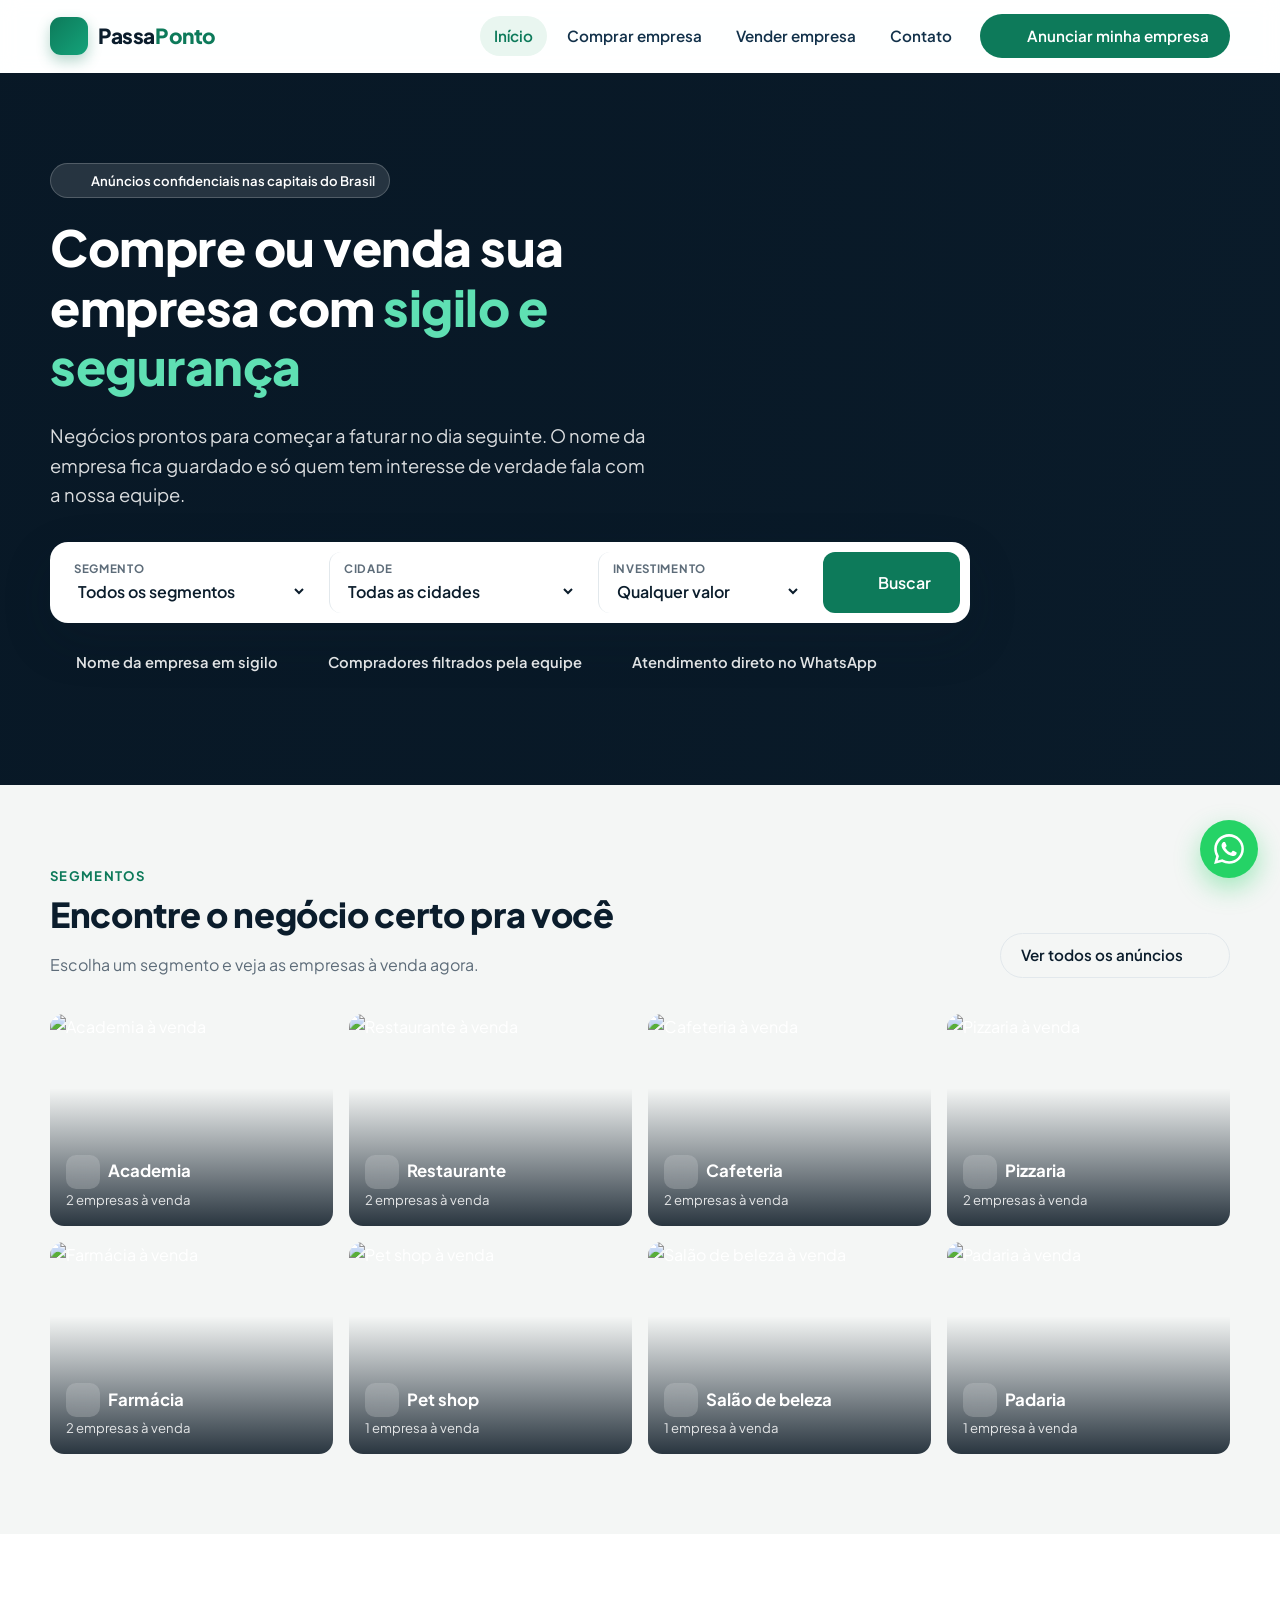
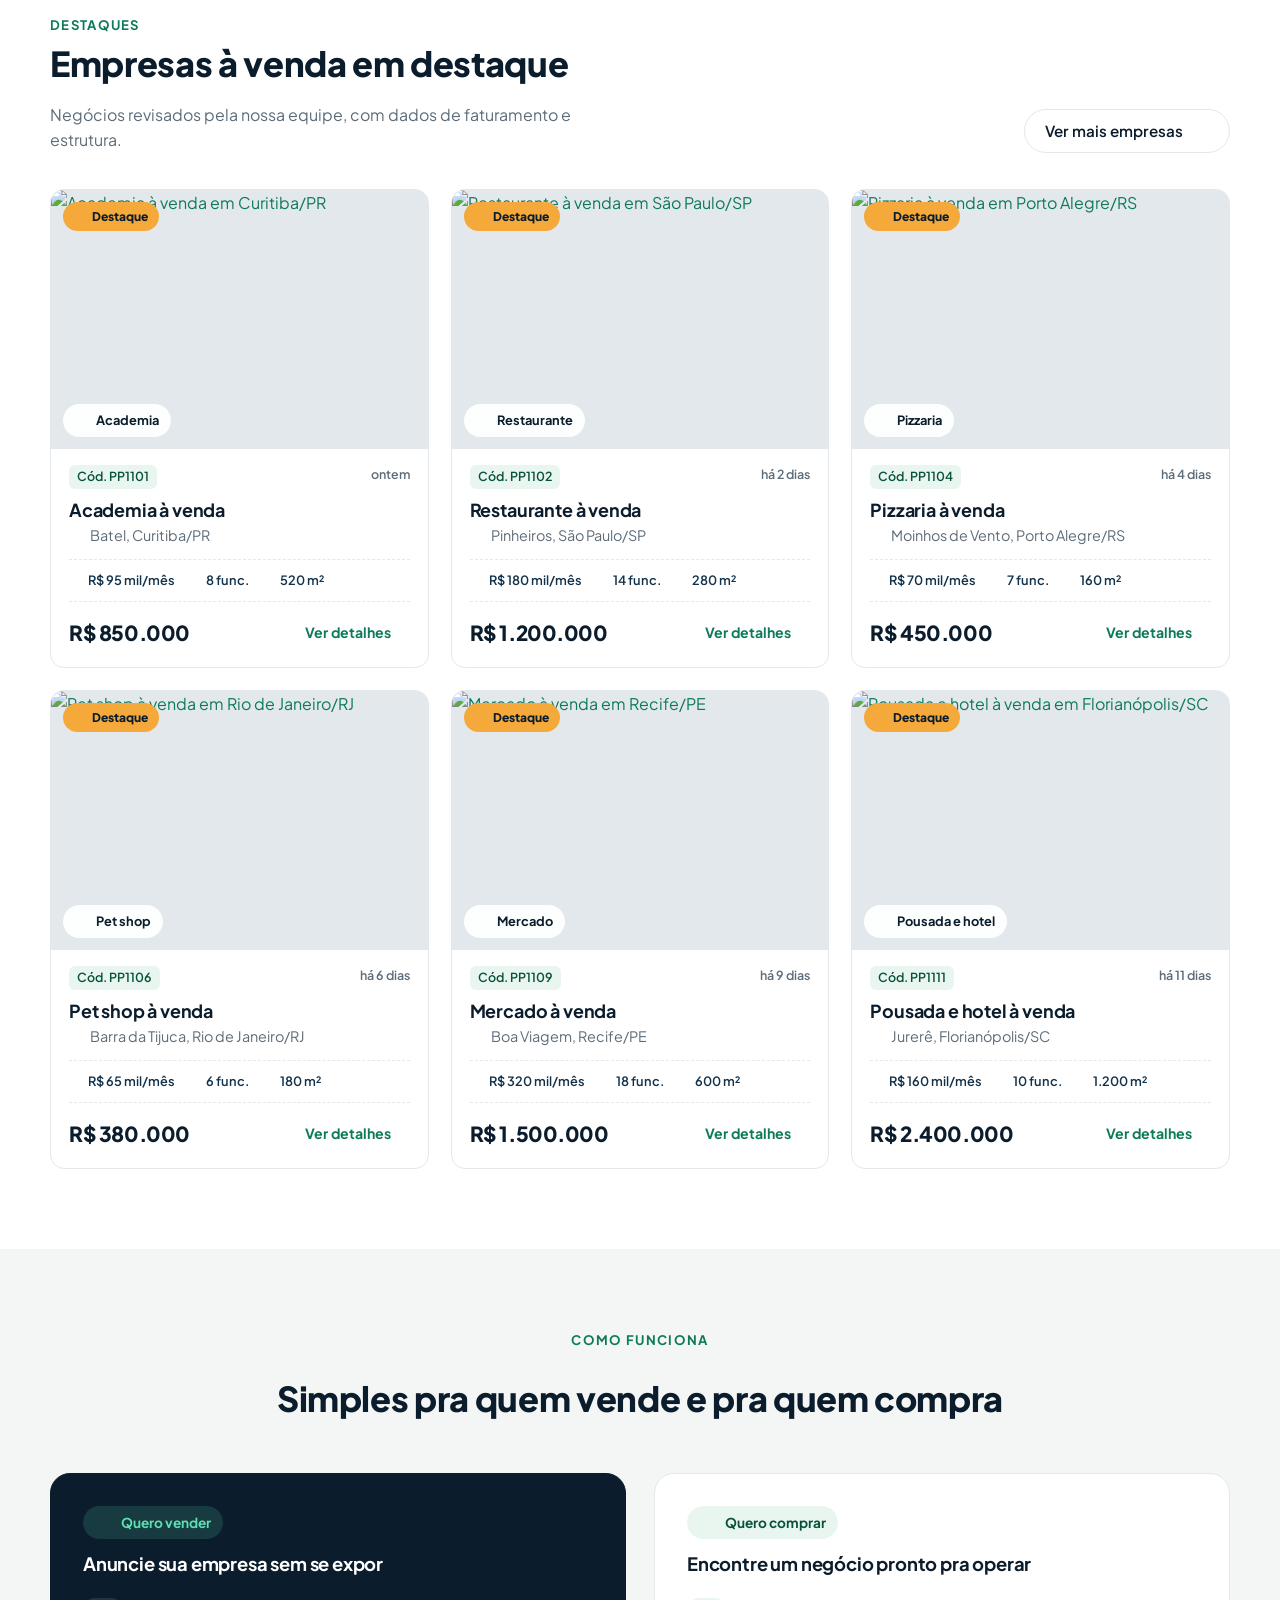
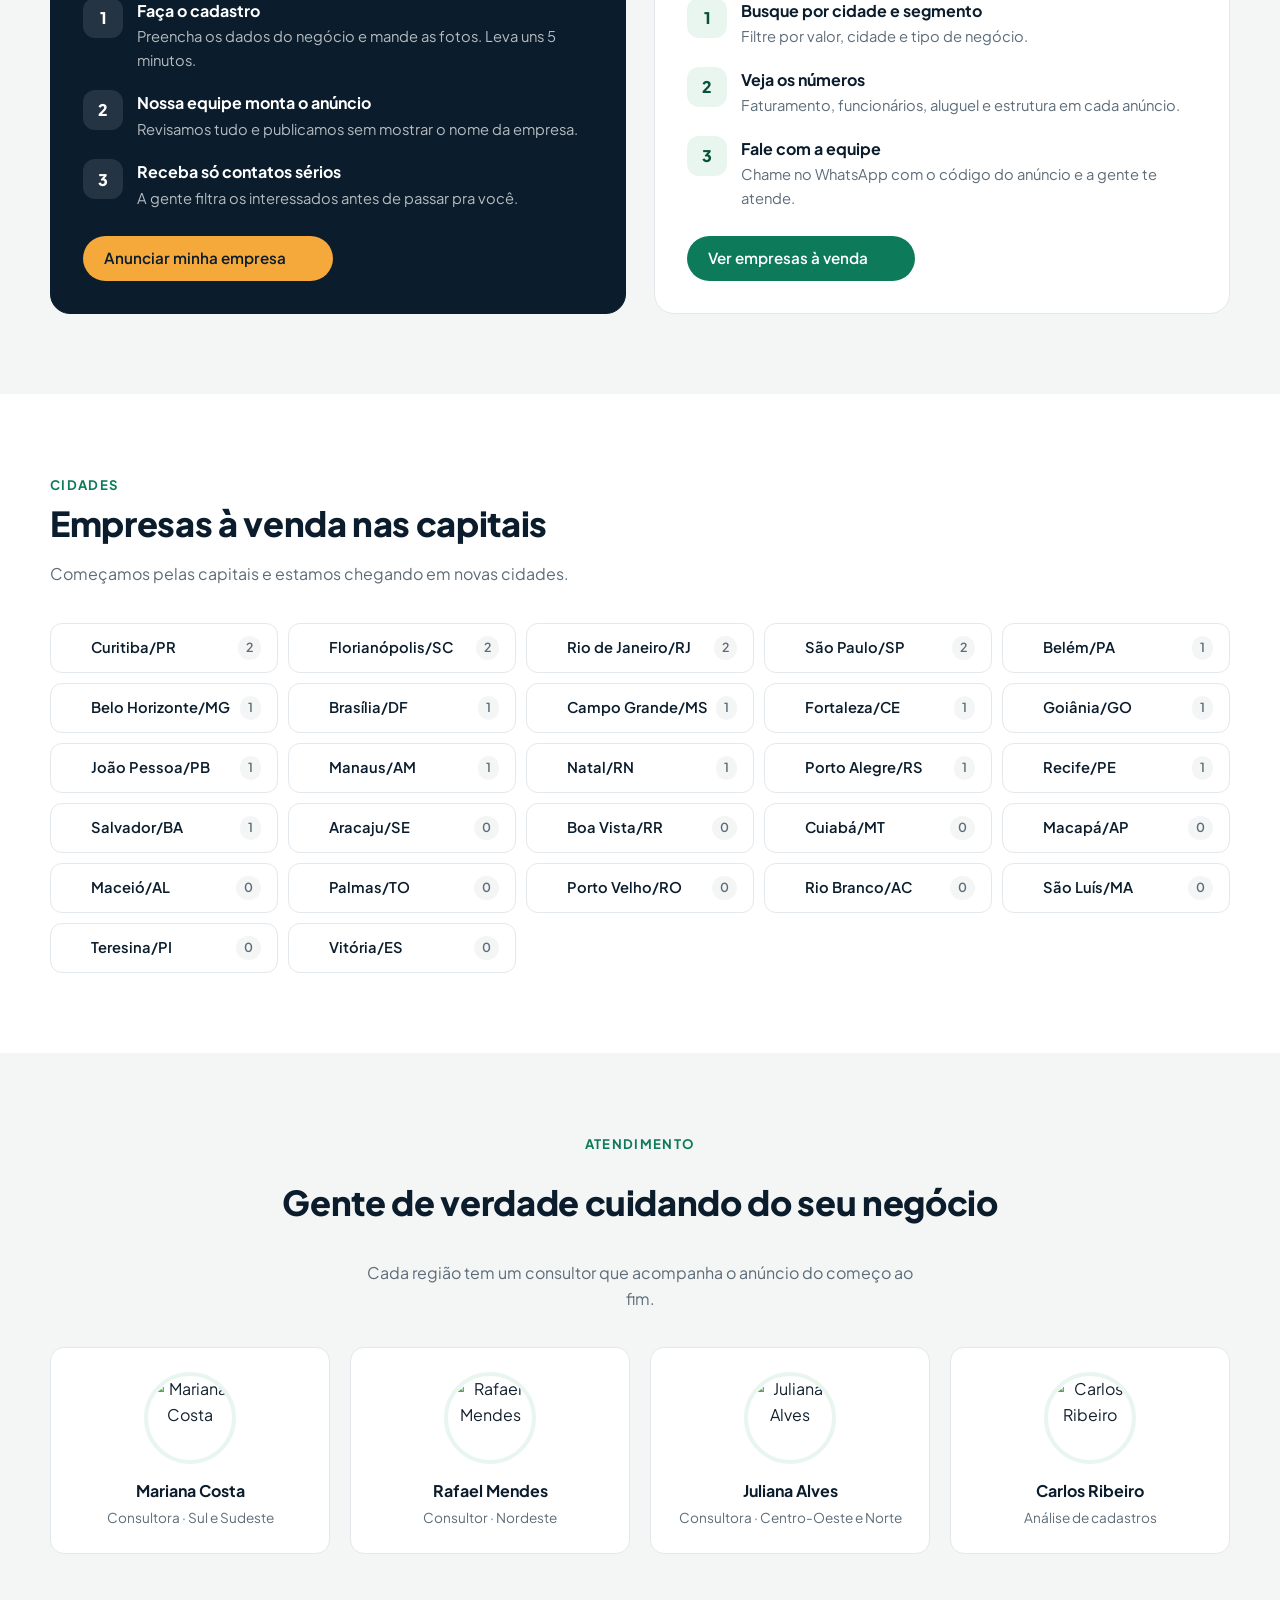
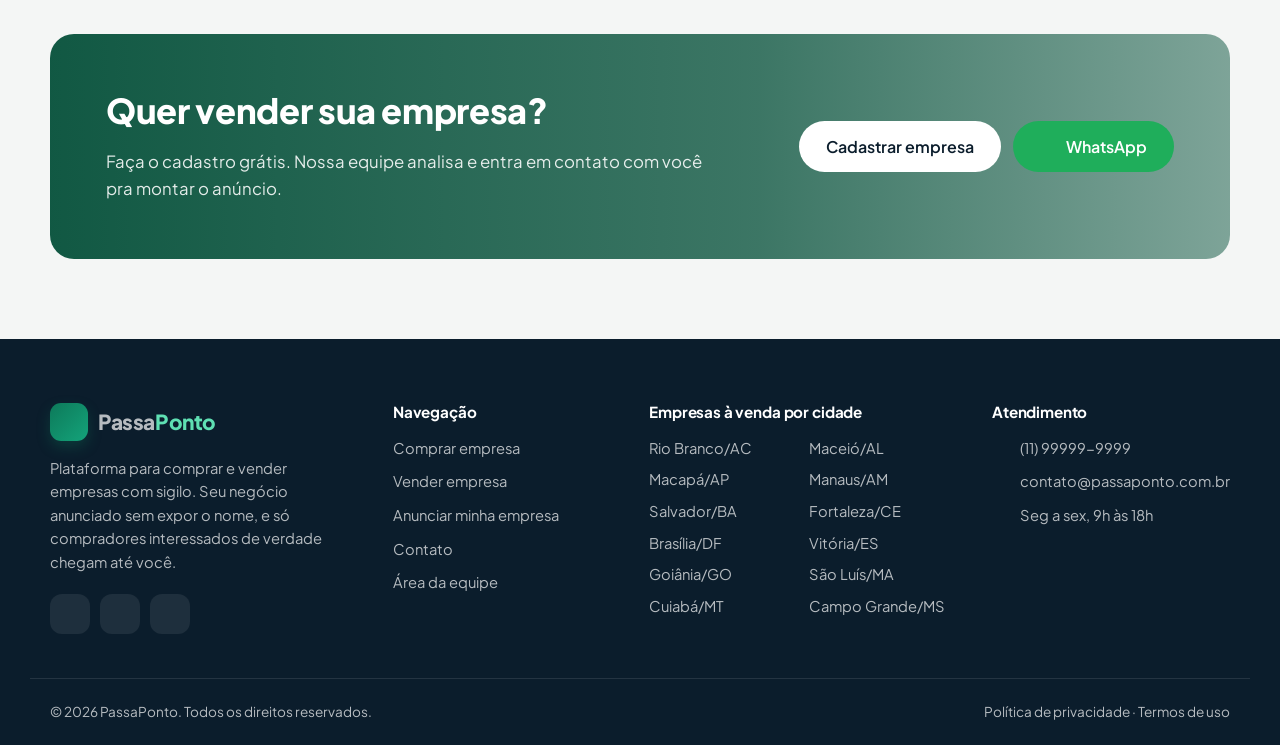
==== index.html @ e89e8253 "Front-end of the business-for-sale classifieds platform Public site: home, listings with filters and" ====
<!doctype html>
<html lang="pt-BR">
<head>
  <meta charset="utf-8">
  <meta name="viewport" content="width=device-width, initial-scale=1">
  <title>PassaPonto · Compra e venda de empresas com sigilo</title>
  <meta name="description" content="Compre ou venda sua empresa com sigilo. Anúncios de academias, restaurantes, farmácias, mercados e muito mais nas capitais do Brasil.">
  <meta name="robots" content="noindex, nofollow">
  <link rel="icon" href="/assets/img/favicon.svg" type="image/svg+xml">
  <link rel="preconnect" href="https://fonts.googleapis.com">
  <link rel="preconnect" href="https://fonts.gstatic.com" crossorigin>
  <link href="https://fonts.googleapis.com/css2?family=Plus+Jakarta+Sans:wght@400;500;600;700;800&display=swap" rel="stylesheet">
  <link rel="stylesheet" href="/assets/css/style.css">
  <script src="https://unpkg.com/lucide@0.460.0/dist/umd/lucide.min.js" defer></script>
</head>
<body data-page="home">
  <header id="site-header"></header>

  <main>
    <!-- HERO -->
    <section class="hero">
      <div class="hero-bg" id="hero-bg"></div>
      <div class="container hero-inner">
        <span class="eyebrow"><i data-lucide="shield-check"></i> Anúncios confidenciais nas capitais do Brasil</span>
        <h1>Compre ou venda sua empresa com <em>sigilo e segurança</em></h1>
        <p class="lead">Negócios prontos para começar a faturar no dia seguinte. O nome da empresa fica guardado e só quem tem interesse de verdade fala com a nossa equipe.</p>

        <form class="search-box" id="search-form" action="/comprar-empresa.html">
          <div class="sb-field">
            <label for="sb-seg">Segmento</label>
            <select id="sb-seg" name="segmento"><option value="">Todos os segmentos</option></select>
          </div>
          <div class="sb-field">
            <label for="sb-cidade">Cidade</label>
            <select id="sb-cidade" name="cidade"><option value="">Todas as cidades</option></select>
          </div>
          <div class="sb-field">
            <label for="sb-valor">Investimento</label>
            <select id="sb-valor" name="valor">
              <option value="">Qualquer valor</option>
              <option value="0-300000">Até R$ 300 mil</option>
              <option value="300000-700000">R$ 300 mil a R$ 700 mil</option>
              <option value="700000-1500000">R$ 700 mil a R$ 1,5 mi</option>
              <option value="1500000-">Acima de R$ 1,5 mi</option>
            </select>
          </div>
          <button class="btn btn-primary btn-lg" type="submit"><i data-lucide="search"></i> Buscar</button>
        </form>

        <div class="hero-trust">
          <span><i data-lucide="lock"></i> Nome da empresa em sigilo</span>
          <span><i data-lucide="user-check"></i> Compradores filtrados pela equipe</span>
          <span><i data-lucide="message-circle"></i> Atendimento direto no WhatsApp</span>
        </div>
      </div>
    </section>

    <!-- SEGMENTOS -->
    <section class="section">
      <div class="container">
        <div class="section-head">
          <div>
            <span class="kicker">Segmentos</span>
            <h2>Encontre o negócio certo pra você</h2>
            <p>Escolha um segmento e veja as empresas à venda agora.</p>
          </div>
          <a class="btn btn-outline" href="/comprar-empresa.html">Ver todos os anúncios <i data-lucide="arrow-right"></i></a>
        </div>
        <div class="seg-grid" id="seg-grid"></div>
      </div>
    </section>

    <!-- DESTAQUES -->
    <section class="section section-alt">
      <div class="container">
        <div class="section-head">
          <div>
            <span class="kicker">Destaques</span>
            <h2>Empresas à venda em destaque</h2>
            <p>Negócios revisados pela nossa equipe, com dados de faturamento e estrutura.</p>
          </div>
          <a class="btn btn-outline" href="/comprar-empresa.html">Ver mais empresas <i data-lucide="arrow-right"></i></a>
        </div>
        <div class="cards-grid" id="destaques"></div>
      </div>
    </section>

    <!-- COMO FUNCIONA -->
    <section class="section">
      <div class="container">
        <div class="section-head center">
          <span class="kicker">Como funciona</span>
          <h2>Simples pra quem vende e pra quem compra</h2>
        </div>
        <div class="how-grid">
          <div class="how-card dark">
            <span class="how-tag"><i data-lucide="store"></i> Quero vender</span>
            <h3>Anuncie sua empresa sem se expor</h3>
            <ol class="how-steps">
              <li><span class="n">1</span><div><strong>Faça o cadastro</strong><p>Preencha os dados do negócio e mande as fotos. Leva uns 5 minutos.</p></div></li>
              <li><span class="n">2</span><div><strong>Nossa equipe monta o anúncio</strong><p>Revisamos tudo e publicamos sem mostrar o nome da empresa.</p></div></li>
              <li><span class="n">3</span><div><strong>Receba só contatos sérios</strong><p>A gente filtra os interessados antes de passar pra você.</p></div></li>
            </ol>
            <a class="btn btn-accent" href="/cadastro.html">Anunciar minha empresa <i data-lucide="arrow-right"></i></a>
          </div>
          <div class="how-card">
            <span class="how-tag"><i data-lucide="search"></i> Quero comprar</span>
            <h3>Encontre um negócio pronto pra operar</h3>
            <ol class="how-steps">
              <li><span class="n">1</span><div><strong>Busque por cidade e segmento</strong><p>Filtre por valor, cidade e tipo de negócio.</p></div></li>
              <li><span class="n">2</span><div><strong>Veja os números</strong><p>Faturamento, funcionários, aluguel e estrutura em cada anúncio.</p></div></li>
              <li><span class="n">3</span><div><strong>Fale com a equipe</strong><p>Chame no WhatsApp com o código do anúncio e a gente te atende.</p></div></li>
            </ol>
            <a class="btn btn-primary" href="/comprar-empresa.html">Ver empresas à venda <i data-lucide="arrow-right"></i></a>
          </div>
        </div>
      </div>
    </section>

    <!-- CIDADES -->
    <section class="section section-alt">
      <div class="container">
        <div class="section-head">
          <div>
            <span class="kicker">Cidades</span>
            <h2>Empresas à venda nas capitais</h2>
            <p>Começamos pelas capitais e estamos chegando em novas cidades.</p>
          </div>
        </div>
        <div class="city-grid" id="city-grid"></div>
      </div>
    </section>

    <!-- EQUIPE -->
    <section class="section">
      <div class="container">
        <div class="section-head center">
          <span class="kicker">Atendimento</span>
          <h2>Gente de verdade cuidando do seu negócio</h2>
          <p>Cada região tem um consultor que acompanha o anúncio do começo ao fim.</p>
        </div>
        <div class="team-grid" id="team-grid"></div>
      </div>
    </section>

    <!-- CTA -->
    <section class="section" style="padding-top:0">
      <div class="container">
        <div class="cta-band">
          <div class="bg" id="cta-bg"></div>
          <div>
            <h2>Quer vender sua empresa?</h2>
            <p>Faça o cadastro grátis. Nossa equipe analisa e entra em contato com você pra montar o anúncio.</p>
          </div>
          <div class="actions">
            <a class="btn btn-white btn-lg" href="/cadastro.html">Cadastrar empresa</a>
            <a class="btn btn-wa btn-lg" id="cta-wa" target="_blank" rel="noopener"><i data-lucide="message-circle"></i> WhatsApp</a>
          </div>
        </div>
      </div>
    </section>
  </main>

  <footer id="site-footer"></footer>

  <script src="/assets/js/data.js"></script>
  <script src="/assets/js/app.js"></script>
  <script>
    (function () {
      const { Store, SEGMENTOS, IMAGENS, EQUIPE, photoUrl, esc } = PP;
      const anuncios = Store.anuncios();

      document.getElementById('hero-bg').style.backgroundImage = 'url(' + photoUrl(IMAGENS.heroHome, 1800) + ')';
      document.getElementById('cta-bg').style.backgroundImage = 'url(' + photoUrl(IMAGENS.ctaVender, 1400) + ')';
      document.getElementById('cta-wa').href = PP.whatsappUrl('Olá! Quero vender minha empresa.');

      // search selects
      const sSeg = document.getElementById('sb-seg');
      SEGMENTOS.forEach(s => sSeg.insertAdjacentHTML('beforeend', '<option value="' + s.slug + '">' + esc(s.nome) + '</option>'));
      const sCid = document.getElementById('sb-cidade');
      Store.cidades(true).slice().sort((a, b) => a.nome.localeCompare(b.nome))
        .forEach(c => sCid.insertAdjacentHTML('beforeend', '<option value="' + c.slug + '">' + esc(c.nome) + '/' + c.uf + '</option>'));
      document.getElementById('search-form').addEventListener('submit', e => {
        e.preventDefault();
        const p = new URLSearchParams();
        const f = new FormData(e.target);
        for (const [k, v] of f) if (v) {
          if (k === 'valor') { const [mn, mx] = v.split('-'); if (mn) p.set('min', mn); if (mx) p.set('max', mx); }
          else p.set(k, v);
        }
        location.href = '/comprar-empresa.html' + (p.toString() ? '?' + p : '');
      });

      // segment tiles (top 8 by count)
      const count = slug => anuncios.filter(a => a.segmento === slug).length;
      const segs = SEGMENTOS.filter(s => s.slug !== 'outros').map(s => ({ s, n: count(s.slug) }))
        .sort((a, b) => b.n - a.n).slice(0, 8);
      document.getElementById('seg-grid').innerHTML = segs.map(({ s, n }) =>
        '<a class="seg-tile" href="' + PP.segmentoUrl(s.slug) + '">' +
          '<img src="' + photoUrl(s.fotos[0], 600) + '" alt="' + esc(s.nome) + ' à venda" loading="lazy">' +
          '<div><strong><span class="seg-icon">' + PP.ic(s.icon) + '</span>' + esc(s.nome) + '</strong>' +
          '<small>' + n + (n === 1 ? ' empresa à venda' : ' empresas à venda') + '</small></div></a>').join('');

      // featured
      const dest = anuncios.filter(a => a.destaque).concat(anuncios.filter(a => !a.destaque)).slice(0, 6);
      document.getElementById('destaques').innerHTML = dest.map(PP.card).join('');

      // cities
      document.getElementById('city-grid').innerHTML = Store.cidades(true)
        .map(c => ({ c, n: anuncios.filter(a => a.cidade === c.slug).length }))
        .sort((a, b) => b.n - a.n || a.c.nome.localeCompare(b.c.nome))
        .map(({ c, n }) => '<a class="city-chip" href="' + PP.cidadeUrl(c.slug) + '"><span>' + PP.ic('map-pin') + esc(c.nome) + '/' + c.uf + '</span><em>' + n + '</em></a>').join('');

      // team
      document.getElementById('team-grid').innerHTML = EQUIPE.map(p =>
        '<div class="team-card"><img src="' + photoUrl(p.foto, 240) + '" alt="' + esc(p.nome) + '" loading="lazy"><strong>' + esc(p.nome) + '</strong><span>' + esc(p.cargo) + '</span></div>').join('');

      PP.icons();
    })();
  </script>
</body>
</html>
---- assets/css/style.css ----
/* ==========================================================================
   PassaPonto · base styles (public site + área interna)
   Colors and fonts live in :root so the client's brand can be swapped fast.
   ========================================================================== */

:root {
  --brand: #0d7a5a;
  --brand-600: #0a674b;
  --brand-700: #08523c;
  --brand-50: #e9f6f0;
  --brand-100: #cdeadc;
  --ink: #0b1d2c;
  --ink-2: #12314a;
  --accent: #f4a93a;
  --accent-50: #fff4e2;
  --bg: #f4f6f5;
  --surface: #ffffff;
  --text: #13222f;
  --muted: #5d6c79;
  --line: #e2e8ec;
  --danger: #d64545;
  --danger-50: #fdeeee;
  --info: #2f6fdb;
  --info-50: #eaf1fd;
  --warn: #b7791f;
  --warn-50: #fdf5e6;
  --radius: 14px;
  --radius-sm: 10px;
  --shadow-sm: 0 1px 2px rgba(11, 29, 44, .06), 0 1px 3px rgba(11, 29, 44, .06);
  --shadow: 0 6px 24px rgba(11, 29, 44, .08);
  --shadow-lg: 0 18px 50px rgba(11, 29, 44, .16);
  --font: 'Plus Jakarta Sans', system-ui, -apple-system, 'Segoe UI', Roboto, sans-serif;
  --header-h: 72px;
}

*, *::before, *::after { box-sizing: border-box; }
html { scroll-behavior: smooth; -webkit-text-size-adjust: 100%; }
body {
  margin: 0; font-family: var(--font); color: var(--text); background: var(--bg);
  font-size: 16px; line-height: 1.6; -webkit-font-smoothing: antialiased;
}
img { max-width: 100%; display: block; }
a { color: var(--brand); text-decoration: none; }
a:hover { color: var(--brand-600); }
h1, h2, h3, h4 { line-height: 1.2; margin: 0 0 .5em; color: var(--ink); letter-spacing: -.01em; }
h1 { font-size: clamp(2rem, 4.2vw, 3.1rem); font-weight: 800; }
h2 { font-size: clamp(1.55rem, 2.8vw, 2.15rem); font-weight: 800; }
h3 { font-size: 1.15rem; font-weight: 700; }
p { margin: 0 0 1em; }
[data-lucide], svg.lucide { width: 18px; height: 18px; stroke-width: 2; flex-shrink: 0; }
.container { width: 100%; max-width: 1220px; margin: 0 auto; padding-left: 20px; padding-right: 20px; }
.sr-only { position: absolute; width: 1px; height: 1px; overflow: hidden; clip: rect(0 0 0 0); white-space: nowrap; }
.muted { color: var(--muted); }
.hidden { display: none !important; }

/* ---------- buttons ---------- */
.btn {
  display: inline-flex; align-items: center; justify-content: center; gap: 8px;
  padding: 12px 20px; border-radius: 999px; border: 1.5px solid transparent;
  font: 600 .95rem/1.2 var(--font); cursor: pointer; transition: all .18s ease; white-space: nowrap;
}
.btn-primary { background: var(--brand); color: #fff; }
.btn-primary:hover { background: var(--brand-600); color: #fff; transform: translateY(-1px); box-shadow: 0 8px 20px rgba(13, 122, 90, .28); }
.btn-accent { background: var(--accent); color: var(--ink); }
.btn-accent:hover { background: #eb9a22; color: var(--ink); transform: translateY(-1px); }
.btn-outline { background: transparent; border-color: var(--line); color: var(--ink); }
.btn-outline:hover { border-color: var(--brand); color: var(--brand); }
.btn-ghost { background: transparent; color: var(--muted); padding: 10px 14px; }
.btn-ghost:hover { color: var(--ink); background: rgba(11, 29, 44, .05); }
.btn-white { background: #fff; color: var(--ink); }
.btn-white:hover { background: var(--brand-50); color: var(--brand-700); }
.btn-wa { background: #1fae5b; color: #fff; }
.btn-wa:hover { background: #179a4f; color: #fff; transform: translateY(-1px); box-shadow: 0 8px 20px rgba(31, 174, 91, .3); }
.btn-danger { background: var(--danger-50); color: var(--danger); }
.btn-danger:hover { background: var(--danger); color: #fff; }
.btn-lg { padding: 15px 26px; font-size: 1rem; }
.btn-sm { padding: 8px 14px; font-size: .85rem; }
.btn-block { width: 100%; }
.btn:disabled { opacity: .55; cursor: not-allowed; transform: none !important; box-shadow: none !important; }

/* ---------- forms ---------- */
.field { display: flex; flex-direction: column; gap: 6px; margin-bottom: 16px; }
.field label, .label { font-weight: 600; font-size: .9rem; color: var(--ink); }
.field small, .hint { color: var(--muted); font-size: .8rem; }
.input, .select, .textarea {
  width: 100%; padding: 12px 14px; border: 1.5px solid var(--line); border-radius: var(--radius-sm);
  font: 500 .95rem var(--font); color: var(--text); background: #fff; transition: border-color .15s, box-shadow .15s;
}
.textarea { min-height: 120px; resize: vertical; line-height: 1.5; }
.select { appearance: none; background-image: url("data:image/svg+xml,%3Csvg xmlns='http://www.w3.org/2000/svg' width='16' height='16' fill='none' stroke='%235d6c79' stroke-width='2' viewBox='0 0 24 24'%3E%3Cpath d='m6 9 6 6 6-6'/%3E%3C/svg%3E"); background-repeat: no-repeat; background-position: right 12px center; padding-right: 38px; }
.input:focus, .select:focus, .textarea:focus { outline: none; border-color: var(--brand); box-shadow: 0 0 0 4px rgba(13, 122, 90, .12); }
.field.invalid .input, .field.invalid .select, .field.invalid .textarea { border-color: var(--danger); box-shadow: 0 0 0 4px rgba(214, 69, 69, .1); }
.field .error { display: none; color: var(--danger); font-size: .8rem; font-weight: 600; }
.field.invalid .error { display: block; }
.grid-2 { display: grid; grid-template-columns: 1fr 1fr; gap: 0 16px; }
.grid-3 { display: grid; grid-template-columns: repeat(3, 1fr); gap: 0 16px; }
.choice-group { display: flex; gap: 8px; flex-wrap: wrap; }
.choice { position: relative; }
.choice input { position: absolute; opacity: 0; pointer-events: none; }
.choice span { display: inline-flex; align-items: center; gap: 6px; padding: 9px 16px; border: 1.5px solid var(--line); border-radius: 999px; font-weight: 600; font-size: .9rem; cursor: pointer; background: #fff; transition: all .15s; }
.choice input:checked + span { border-color: var(--brand); background: var(--brand-50); color: var(--brand-700); }
.choice input:focus-visible + span { box-shadow: 0 0 0 4px rgba(13, 122, 90, .15); }
.check { display: flex; gap: 10px; align-items: flex-start; font-size: .9rem; cursor: pointer; }
.check input { width: 18px; height: 18px; margin-top: 3px; accent-color: var(--brand); flex-shrink: 0; }

/* ---------- header ---------- */
.site-header { position: sticky; top: 0; z-index: 50; background: rgba(255, 255, 255, .92); backdrop-filter: saturate(160%) blur(10px); border-bottom: 1px solid transparent; transition: border-color .2s, box-shadow .2s; }
.site-header.scrolled { border-color: var(--line); box-shadow: var(--shadow-sm); }
.header-inner { display: flex; align-items: center; justify-content: space-between; height: var(--header-h); gap: 20px; }
.logo { display: inline-flex; align-items: center; gap: 10px; color: var(--ink); font-weight: 800; font-size: 1.3rem; letter-spacing: -.02em; }
.logo:hover { color: var(--ink); }
.logo-mark { width: 38px; height: 38px; border-radius: 11px; background: linear-gradient(135deg, var(--brand), #14a37a); color: #fff; display: grid; place-items: center; box-shadow: 0 6px 14px rgba(13, 122, 90, .3); }
.logo-mark [data-lucide], .logo-mark svg { width: 21px; height: 21px; }
.logo-text b { color: var(--brand); font-weight: 800; }
.logo-light, .logo-light:hover { color: #fff; }
.logo-light .logo-text b { color: #5fe0b3; }
.main-nav { display: flex; align-items: center; gap: 6px; }
.main-nav > a:not(.btn) { padding: 8px 14px; border-radius: 999px; color: var(--ink-2); font-weight: 600; font-size: .95rem; }
.main-nav > a:not(.btn):hover { background: var(--brand-50); color: var(--brand-700); }
.main-nav > a.active { color: var(--brand); background: var(--brand-50); }
.nav-cta { margin-left: 8px; }
.nav-toggle { display: none; background: none; border: 0; padding: 8px; cursor: pointer; color: var(--ink); }
.nav-toggle [data-lucide], .nav-toggle svg { width: 26px; height: 26px; }

/* ---------- hero ---------- */
.hero { position: relative; color: #fff; overflow: hidden; background: var(--ink); }
.hero-bg { position: absolute; inset: 0; background-size: cover; background-position: center; }
.hero-bg::after { content: ''; position: absolute; inset: 0; background: linear-gradient(100deg, rgba(8, 24, 38, .94) 0%, rgba(8, 24, 38, .82) 45%, rgba(8, 24, 38, .35) 100%); }
.hero-inner { position: relative; padding: 90px 20px 110px; }
.hero h1 { color: #fff; max-width: 720px; }
.hero h1 em { font-style: normal; color: #5fe0b3; }
.hero .lead { font-size: 1.15rem; color: rgba(255, 255, 255, .85); max-width: 600px; margin-bottom: 32px; }
.eyebrow { display: inline-flex; align-items: center; gap: 8px; padding: 6px 14px; border-radius: 999px; background: rgba(255, 255, 255, .12); border: 1px solid rgba(255, 255, 255, .2); font-size: .82rem; font-weight: 600; margin-bottom: 20px; color: #fff; }
.eyebrow.dark { background: var(--brand-50); border-color: var(--brand-100); color: var(--brand-700); }
.search-box { background: #fff; border-radius: 18px; padding: 10px; display: grid; grid-template-columns: 1.2fr 1.2fr 1fr auto; gap: 8px; max-width: 920px; box-shadow: var(--shadow-lg); }
.search-box .sb-field { display: flex; flex-direction: column; padding: 8px 14px; border-radius: 12px; transition: background .15s; }
.search-box .sb-field:hover { background: var(--bg); }
.search-box .sb-field + .sb-field { border-left: 1px solid var(--line); }
.search-box label { font-size: .72rem; font-weight: 700; color: var(--muted); text-transform: uppercase; letter-spacing: .06em; }
.search-box select { border: 0; background: transparent; font: 600 1rem var(--font); color: var(--ink); padding: 2px 0; cursor: pointer; outline: none; width: 100%; }
.search-box .btn { border-radius: 12px; padding: 0 28px; }
.hero-trust { display: flex; gap: 24px; flex-wrap: wrap; margin-top: 28px; color: rgba(255, 255, 255, .88); font-weight: 600; font-size: .92rem; }
.hero-trust span { display: inline-flex; align-items: center; gap: 8px; }
.hero-trust [data-lucide], .hero-trust svg { color: #5fe0b3; }

/* ---------- sections ---------- */
.section { padding: 80px 0; }
.section-alt { background: var(--surface); }
.section-head { display: flex; justify-content: space-between; align-items: flex-end; gap: 20px; margin-bottom: 36px; flex-wrap: wrap; }
.section-head p { color: var(--muted); margin: 0; max-width: 560px; }
.section-head.center { flex-direction: column; align-items: center; text-align: center; }
.kicker { color: var(--brand); font-weight: 700; font-size: .82rem; text-transform: uppercase; letter-spacing: .1em; margin-bottom: 8px; display: block; }

/* segment tiles */
.seg-grid { display: grid; grid-template-columns: repeat(4, 1fr); gap: 16px; }
.seg-tile { position: relative; border-radius: var(--radius); overflow: hidden; aspect-ratio: 4/3; color: #fff; display: flex; align-items: flex-end; padding: 16px; isolation: isolate; }
.seg-tile img { position: absolute; inset: 0; width: 100%; height: 100%; object-fit: cover; z-index: -2; transition: transform .5s ease; }
.seg-tile::after { content: ''; position: absolute; inset: 0; background: linear-gradient(180deg, rgba(0, 0, 0, 0) 35%, rgba(6, 20, 32, .85) 100%); z-index: -1; }
.seg-tile:hover img { transform: scale(1.06); }
.seg-tile:hover { color: #fff; }
.seg-tile strong { display: flex; align-items: center; gap: 8px; font-size: 1.05rem; }
.seg-tile small { display: block; opacity: .85; font-size: .82rem; }
.seg-tile .seg-icon { width: 34px; height: 34px; border-radius: 10px; background: rgba(255, 255, 255, .18); backdrop-filter: blur(6px); display: grid; place-items: center; }

/* listing cards */
.cards-grid { display: grid; grid-template-columns: repeat(3, 1fr); gap: 22px; }
.card-anuncio { background: var(--surface); border-radius: var(--radius); overflow: hidden; border: 1px solid var(--line); display: flex; flex-direction: column; transition: transform .2s ease, box-shadow .2s ease; }
.card-anuncio:hover { transform: translateY(-4px); box-shadow: var(--shadow); }
.card-media { position: relative; aspect-ratio: 16/11; overflow: hidden; display: block; background: var(--line); }
.card-media img { width: 100%; height: 100%; object-fit: cover; transition: transform .5s ease; }
.card-anuncio:hover .card-media img { transform: scale(1.05); }
.badge-seg { position: absolute; left: 12px; bottom: 12px; display: inline-flex; align-items: center; gap: 6px; padding: 6px 12px; border-radius: 999px; background: rgba(255, 255, 255, .95); color: var(--ink); font-size: .8rem; font-weight: 700; }
.badge-seg [data-lucide], .badge-seg svg { width: 15px; height: 15px; color: var(--brand); }
.badge-destaque { position: absolute; top: 12px; left: 12px; display: inline-flex; align-items: center; gap: 5px; padding: 5px 11px; border-radius: 999px; background: var(--accent); color: var(--ink); font-size: .75rem; font-weight: 800; }
.badge-destaque [data-lucide], .badge-destaque svg { width: 13px; height: 13px; fill: currentColor; }
.card-body { padding: 16px 18px 18px; display: flex; flex-direction: column; flex: 1; }
.card-top { display: flex; justify-content: space-between; font-size: .78rem; color: var(--muted); font-weight: 600; }
.card-code { color: var(--brand-700); background: var(--brand-50); padding: 2px 8px; border-radius: 6px; }
.card-title { margin: 10px 0 4px; font-size: 1.12rem; }
.card-title a { color: var(--ink); }
.card-title a:hover { color: var(--brand); }
.card-loc { display: flex; align-items: center; gap: 6px; color: var(--muted); font-size: .9rem; margin: 0 0 12px; }
.card-loc [data-lucide], .card-loc svg { width: 15px; height: 15px; }
.card-stats { display: flex; gap: 12px; flex-wrap: wrap; font-size: .8rem; color: var(--ink-2); font-weight: 600; padding: 10px 0; border-top: 1px dashed var(--line); border-bottom: 1px dashed var(--line); }
.card-stats span { display: inline-flex; align-items: center; gap: 5px; }
.card-stats [data-lucide], .card-stats svg { width: 14px; height: 14px; color: var(--brand); }
.card-foot { display: flex; justify-content: space-between; align-items: center; margin-top: auto; padding-top: 14px; gap: 10px; }
.card-price { font-size: 1.3rem; font-weight: 800; color: var(--ink); letter-spacing: -.02em; }
.card-link { display: inline-flex; align-items: center; gap: 4px; font-weight: 700; font-size: .88rem; white-space: nowrap; }
.list-layout .card-price { font-size: 1.15rem; }
.list-layout .card-stats { gap: 6px 10px; font-size: .76rem; }
.list-layout .card-body { padding: 14px 16px 16px; }
.card-link [data-lucide], .card-link svg { width: 15px; height: 15px; transition: transform .15s; }
.card-link:hover svg { transform: translateX(3px); }

/* how it works */
.how-grid { display: grid; grid-template-columns: 1fr 1fr; gap: 28px; }
.how-card { background: var(--surface); border-radius: 20px; padding: 32px; border: 1px solid var(--line); }
.how-card.dark { background: var(--ink); color: rgba(255, 255, 255, .85); border-color: var(--ink); }
.how-card.dark h3 { color: #fff; }
.how-card .how-tag { display: inline-flex; align-items: center; gap: 8px; font-weight: 700; font-size: .85rem; padding: 6px 12px; border-radius: 999px; background: var(--brand-50); color: var(--brand-700); margin-bottom: 14px; }
.how-card.dark .how-tag { background: rgba(95, 224, 179, .15); color: #5fe0b3; }
.how-steps { list-style: none; margin: 22px 0 26px; padding: 0; display: grid; gap: 18px; }
.how-steps li { display: grid; grid-template-columns: 40px 1fr; gap: 14px; }
.how-steps .n { width: 40px; height: 40px; border-radius: 12px; display: grid; place-items: center; font-weight: 800; background: var(--brand-50); color: var(--brand-700); }
.how-card.dark .how-steps .n { background: rgba(255, 255, 255, .1); color: #fff; }
.how-steps strong { display: block; color: var(--ink); }
.how-card.dark .how-steps strong { color: #fff; }
.how-steps p { margin: 2px 0 0; font-size: .92rem; color: var(--muted); }
.how-card.dark .how-steps p { color: rgba(255, 255, 255, .7); }

/* cities */
.city-grid { display: grid; grid-template-columns: repeat(auto-fill, minmax(200px, 1fr)); gap: 10px; }
.city-chip { display: flex; justify-content: space-between; align-items: center; gap: 8px; padding: 12px 16px; border-radius: 12px; background: var(--surface); border: 1px solid var(--line); color: var(--ink); font-weight: 600; font-size: .92rem; transition: all .15s; }
.city-chip:hover { border-color: var(--brand); color: var(--brand-700); background: var(--brand-50); }
.city-chip span { display: inline-flex; align-items: center; gap: 8px; }
.city-chip [data-lucide], .city-chip svg { width: 16px; height: 16px; color: var(--brand); }
.city-chip em { font-style: normal; font-size: .78rem; color: var(--muted); background: var(--bg); padding: 2px 8px; border-radius: 999px; }

/* CTA band */
.cta-band { position: relative; border-radius: 24px; overflow: hidden; color: #fff; padding: 56px; display: grid; grid-template-columns: 1.4fr 1fr; gap: 30px; align-items: center; isolation: isolate; }
.cta-band .bg { position: absolute; inset: 0; background-size: cover; background-position: center; z-index: -2; }
.cta-band::after { content: ''; position: absolute; inset: 0; background: linear-gradient(90deg, rgba(8, 82, 60, .96), rgba(8, 82, 60, .78) 60%, rgba(8, 82, 60, .5)); z-index: -1; }
.cta-band h2 { color: #fff; }
.cta-band p { color: rgba(255, 255, 255, .88); font-size: 1.05rem; margin: 0; }
.cta-band .actions { display: flex; gap: 12px; justify-content: flex-end; flex-wrap: wrap; }

/* team */
.team-grid { display: grid; grid-template-columns: repeat(4, 1fr); gap: 20px; }
.team-card { background: var(--surface); border: 1px solid var(--line); border-radius: var(--radius); padding: 24px; text-align: center; }
.team-card img { width: 92px; height: 92px; border-radius: 50%; object-fit: cover; margin: 0 auto 14px; border: 4px solid var(--brand-50); }
.team-card strong { display: block; color: var(--ink); }
.team-card span { font-size: .85rem; color: var(--muted); }
.avatar { width: 44px; height: 44px; border-radius: 50%; object-fit: cover; flex-shrink: 0; }
.avatar-stack { display: flex; }
.avatar-stack img { width: 40px; height: 40px; border-radius: 50%; object-fit: cover; border: 3px solid #fff; margin-left: -10px; }
.avatar-stack img:first-child { margin-left: 0; }

/* ---------- page head ---------- */
.page-head { background: var(--ink); color: rgba(255, 255, 255, .8); padding: 44px 0 40px; position: relative; overflow: hidden; }
.page-head::before { content: ''; position: absolute; right: -120px; top: -160px; width: 420px; height: 420px; border-radius: 50%; background: radial-gradient(circle, rgba(95, 224, 179, .22), transparent 65%); }
.page-head h1 { color: #fff; font-size: clamp(1.7rem, 3.2vw, 2.4rem); margin-bottom: 8px; }
.page-head p { margin: 0; max-width: 680px; }
.breadcrumb { display: flex; flex-wrap: wrap; gap: 6px; font-size: .85rem; margin-bottom: 14px; color: rgba(255, 255, 255, .6); list-style: none; padding: 0; }
.breadcrumb a { color: rgba(255, 255, 255, .8); }
.breadcrumb a:hover { color: #fff; }
.breadcrumb li + li::before { content: '›'; margin-right: 6px; }
.breadcrumb.dark { color: var(--muted); }
.breadcrumb.dark a { color: var(--muted); }
.breadcrumb.dark a:hover { color: var(--brand); }

/* ---------- listing page ---------- */
.list-layout { display: grid; grid-template-columns: 290px 1fr; gap: 28px; padding-top: 36px; padding-bottom: 80px; align-items: start; }
.filters { background: var(--surface); border: 1px solid var(--line); border-radius: var(--radius); padding: 22px; position: sticky; top: calc(var(--header-h) + 16px); }
.filters h3 { display: flex; align-items: center; justify-content: space-between; font-size: 1.05rem; margin-bottom: 18px; }
.filters .filter-block { padding: 16px 0; border-top: 1px solid var(--line); }
.filters .filter-block:first-of-type { border-top: 0; padding-top: 0; }
.filters .label { display: block; margin-bottom: 10px; }
.seg-list { display: flex; flex-direction: column; gap: 2px; max-height: 280px; overflow-y: auto; margin: 0 -6px; padding: 0 6px; }
.seg-opt { display: flex; align-items: center; gap: 10px; padding: 7px 8px; border-radius: 8px; cursor: pointer; font-size: .92rem; font-weight: 500; }
.seg-opt:hover { background: var(--bg); }
.seg-opt input { accent-color: var(--brand); width: 16px; height: 16px; }
.seg-opt em { margin-left: auto; font-style: normal; color: var(--muted); font-size: .78rem; }
.range-wrap { position: relative; height: 28px; margin: 6px 0 12px; }
.range-wrap .track { position: absolute; top: 12px; left: 0; right: 0; height: 5px; border-radius: 5px; background: var(--line); }
.range-wrap .fill { position: absolute; top: 12px; height: 5px; border-radius: 5px; background: var(--brand); }
.range-wrap input[type=range] { position: absolute; left: 0; top: 4px; width: 100%; pointer-events: none; appearance: none; -webkit-appearance: none; background: none; margin: 0; height: 20px; }
.range-wrap input[type=range]::-webkit-slider-thumb { -webkit-appearance: none; pointer-events: all; width: 20px; height: 20px; border-radius: 50%; background: #fff; border: 3px solid var(--brand); cursor: grab; box-shadow: var(--shadow-sm); }
.range-wrap input[type=range]::-moz-range-thumb { pointer-events: all; width: 16px; height: 16px; border-radius: 50%; background: #fff; border: 3px solid var(--brand); cursor: grab; }
.range-vals { display: grid; grid-template-columns: 1fr 1fr; gap: 8px; }
.range-vals .input { padding: 9px 10px; font-size: .85rem; }
.list-toolbar { display: flex; justify-content: space-between; align-items: center; gap: 12px; margin-bottom: 18px; flex-wrap: wrap; }
.list-toolbar .count { color: var(--muted); }
.list-toolbar .count strong { color: var(--ink); }
.list-toolbar .select { width: auto; padding-top: 9px; padding-bottom: 9px; }
.active-filters { display: flex; gap: 8px; flex-wrap: wrap; margin-bottom: 16px; }
.pill-filter { display: inline-flex; align-items: center; gap: 6px; padding: 5px 8px 5px 12px; background: var(--brand-50); color: var(--brand-700); border-radius: 999px; font-size: .82rem; font-weight: 600; border: 0; cursor: pointer; font-family: var(--font); }
.pill-filter [data-lucide], .pill-filter svg { width: 14px; height: 14px; }
.filters-open { display: none; }
.filters-close { display: none; }
.pagination { display: flex; justify-content: center; gap: 6px; margin-top: 36px; }
.pagination button { min-width: 42px; height: 42px; border-radius: 12px; border: 1px solid var(--line); background: #fff; font: 600 .95rem var(--font); cursor: pointer; color: var(--ink); }
.pagination button.active { background: var(--brand); color: #fff; border-color: var(--brand); }
.pagination button:hover:not(.active):not(:disabled) { border-color: var(--brand); color: var(--brand); }
.pagination button:disabled { opacity: .4; cursor: default; }
.empty { text-align: center; padding: 60px 20px; background: var(--surface); border: 1px dashed var(--line); border-radius: var(--radius); }
.empty .empty-icon { width: 64px; height: 64px; border-radius: 50%; background: var(--brand-50); color: var(--brand); display: grid; place-items: center; margin: 0 auto 14px; }
.empty .empty-icon [data-lucide], .empty .empty-icon svg { width: 28px; height: 28px; }
.seo-text { margin-top: 48px; padding: 28px; background: var(--surface); border-radius: var(--radius); border: 1px solid var(--line); color: var(--muted); font-size: .95rem; }
.seo-text h2 { font-size: 1.2rem; }

/* ---------- detail page ---------- */
.detail-head { padding: 28px 0 8px; }
.detail-title { display: flex; justify-content: space-between; align-items: flex-end; gap: 20px; flex-wrap: wrap; margin-bottom: 20px; }
.detail-title h1 { font-size: clamp(1.6rem, 3vw, 2.3rem); margin: 6px 0; }
.detail-meta { display: flex; gap: 10px; flex-wrap: wrap; align-items: center; color: var(--muted); font-size: .9rem; }
.tag { display: inline-flex; align-items: center; gap: 6px; padding: 5px 12px; border-radius: 999px; background: var(--surface); border: 1px solid var(--line); font-size: .82rem; font-weight: 600; color: var(--ink-2); }
.tag [data-lucide], .tag svg { width: 14px; height: 14px; color: var(--brand); }
.tag.green { background: var(--brand-50); border-color: var(--brand-100); color: var(--brand-700); }
.gallery { display: grid; grid-template-columns: 2fr 1fr; grid-template-rows: 1fr 1fr; gap: 10px; height: 460px; border-radius: 18px; overflow: hidden; }
.gallery button { border: 0; padding: 0; cursor: zoom-in; position: relative; overflow: hidden; background: var(--line); }
.gallery button img { width: 100%; height: 100%; object-fit: cover; transition: transform .4s ease; }
.gallery button:hover img { transform: scale(1.04); }
.gallery .g-main { grid-row: 1 / 3; }
.gallery.one { grid-template-columns: 1fr; }
.gallery.one .g-main { grid-row: 1 / 3; }
.gallery .g-more { position: absolute; inset: 0; background: rgba(8, 24, 38, .55); color: #fff; display: grid; place-items: center; font-weight: 700; font-size: 1.05rem; }
.gallery .g-note { position: absolute; left: 14px; bottom: 14px; background: rgba(8, 24, 38, .75); color: #fff; font-size: .78rem; padding: 5px 10px; border-radius: 8px; display: inline-flex; align-items: center; gap: 6px; }
.gallery .g-note svg { width: 14px; height: 14px; }
.detail-layout { display: grid; grid-template-columns: 1fr 370px; gap: 32px; padding-top: 30px; padding-bottom: 70px; align-items: start; }
.panel { background: var(--surface); border: 1px solid var(--line); border-radius: var(--radius); padding: 26px; margin-bottom: 22px; }
.panel h2 { font-size: 1.25rem; display: flex; align-items: center; gap: 10px; margin-bottom: 18px; }
.panel h2 [data-lucide], .panel h2 svg { color: var(--brand); width: 22px; height: 22px; }
.data-grid { display: grid; grid-template-columns: repeat(3, 1fr); gap: 12px; }
.data-item { padding: 14px; border-radius: 12px; background: var(--bg); display: flex; gap: 12px; align-items: flex-start; }
.data-item .di-icon { width: 36px; height: 36px; border-radius: 10px; background: #fff; display: grid; place-items: center; color: var(--brand); flex-shrink: 0; box-shadow: var(--shadow-sm); }
.data-item small { display: block; color: var(--muted); font-size: .76rem; font-weight: 600; text-transform: uppercase; letter-spacing: .04em; }
.data-item strong { color: var(--ink); font-size: .98rem; }
.side-card { background: var(--surface); border: 1px solid var(--line); border-radius: 18px; padding: 26px; position: sticky; top: calc(var(--header-h) + 16px); box-shadow: var(--shadow); }
.side-card .price-label { color: var(--muted); font-size: .85rem; font-weight: 600; }
.side-card .price { font-size: 2.1rem; font-weight: 800; color: var(--ink); letter-spacing: -.03em; line-height: 1.1; margin: 4px 0 16px; }
.side-card .btn { width: 100%; margin-bottom: 10px; }
.side-list { list-style: none; padding: 16px 0; margin: 6px 0 14px; border-top: 1px solid var(--line); border-bottom: 1px solid var(--line); display: grid; gap: 10px; font-size: .92rem; }
.side-list li { display: flex; justify-content: space-between; gap: 10px; }
.side-list span { color: var(--muted); }
.side-list strong { color: var(--ink); text-align: right; }
.consultant { display: flex; gap: 12px; align-items: center; padding: 14px; border-radius: 12px; background: var(--bg); margin-top: 6px; }
.consultant strong { display: block; color: var(--ink); font-size: .95rem; }
.consultant span { color: var(--muted); font-size: .82rem; }
.note { display: flex; gap: 12px; padding: 16px; border-radius: 12px; background: var(--brand-50); color: var(--brand-700); font-size: .9rem; }
.note [data-lucide], .note svg { flex-shrink: 0; margin-top: 2px; }
.note.warn { background: var(--warn-50); color: var(--warn); }
.note.info { background: var(--info-50); color: var(--info); }

/* lightbox */
.lightbox { position: fixed; inset: 0; background: rgba(5, 14, 22, .94); z-index: 200; display: none; align-items: center; justify-content: center; }
.lightbox.open { display: flex; }
.lightbox img { max-width: 92vw; max-height: 82vh; border-radius: 10px; object-fit: contain; }
.lightbox button { position: absolute; background: rgba(255, 255, 255, .12); border: 0; color: #fff; width: 48px; height: 48px; border-radius: 50%; cursor: pointer; display: grid; place-items: center; }
.lightbox button:hover { background: rgba(255, 255, 255, .25); }
.lightbox .lb-close { top: 20px; right: 20px; }
.lightbox .lb-prev { left: 20px; top: 50%; transform: translateY(-50%); }
.lightbox .lb-next { right: 20px; top: 50%; transform: translateY(-50%); }
.lightbox .lb-count { position: absolute; bottom: 24px; color: rgba(255, 255, 255, .8); font-weight: 600; }

/* ---------- vender ---------- */
.split { display: grid; grid-template-columns: 1fr 1fr; gap: 56px; align-items: center; }
.split img.rounded { border-radius: 22px; box-shadow: var(--shadow-lg); width: 100%; aspect-ratio: 4/3.4; object-fit: cover; }
.timeline { display: grid; grid-template-columns: repeat(5, 1fr); gap: 16px; counter-reset: step; }
.tl-step { background: var(--surface); border: 1px solid var(--line); border-radius: var(--radius); padding: 24px 20px; position: relative; }
.tl-step .tl-icon { width: 48px; height: 48px; border-radius: 14px; background: var(--brand); color: #fff; display: grid; place-items: center; margin-bottom: 16px; }
.tl-step .tl-icon svg { width: 22px; height: 22px; }
.tl-step::before { counter-increment: step; content: '0' counter(step); position: absolute; top: 18px; right: 20px; font-weight: 800; font-size: 1.6rem; color: var(--line); }
.tl-step h3 { font-size: 1.02rem; }
.tl-step p { font-size: .9rem; color: var(--muted); margin: 0; }
.photo-options { display: grid; grid-template-columns: 1fr 1fr; gap: 20px; }
.photo-opt { border-radius: var(--radius); overflow: hidden; background: var(--surface); border: 1px solid var(--line); }
.photo-opt img { width: 100%; aspect-ratio: 16/9; object-fit: cover; }
.photo-opt .po-body { padding: 20px; }
.photo-opt.blur img { filter: blur(0) saturate(.9); }
.faq { max-width: 820px; margin: 0 auto; }
.faq details { background: var(--surface); border: 1px solid var(--line); border-radius: 12px; margin-bottom: 10px; padding: 0 20px; }
.faq summary { padding: 18px 0; cursor: pointer; font-weight: 700; color: var(--ink); list-style: none; display: flex; justify-content: space-between; align-items: center; gap: 16px; }
.faq summary::-webkit-details-marker { display: none; }
.faq summary::after { content: '+'; font-size: 1.5rem; color: var(--brand); font-weight: 500; transition: transform .2s; }
.faq details[open] summary::after { transform: rotate(45deg); }
.faq details p { color: var(--muted); padding-bottom: 6px; }

/* ---------- cadastro (wizard) ---------- */
.form-layout { display: grid; grid-template-columns: 1fr 340px; gap: 28px; padding-top: 36px; padding-bottom: 80px; align-items: start; }
.form-card { background: var(--surface); border: 1px solid var(--line); border-radius: 20px; padding: 34px; box-shadow: var(--shadow-sm); }
.stepper { display: flex; gap: 8px; margin-bottom: 30px; list-style: none; padding: 0; }
.stepper li { flex: 1; display: flex; flex-direction: column; gap: 8px; font-size: .82rem; font-weight: 700; color: var(--muted); }
.stepper li::before { content: ''; height: 5px; border-radius: 5px; background: var(--line); transition: background .3s; }
.stepper li.done::before, .stepper li.current::before { background: var(--brand); }
.stepper li.current { color: var(--brand-700); }
.stepper li.done { color: var(--ink); }
.step-pane { display: none; animation: fadeUp .35s ease; }
.step-pane.active { display: block; }
@keyframes fadeUp { from { opacity: 0; transform: translateY(8px); } to { opacity: 1; transform: none; } }
.step-pane h2 { font-size: 1.4rem; margin-bottom: 4px; }
.step-pane > p.muted { margin-bottom: 24px; }
.form-actions { display: flex; justify-content: space-between; gap: 12px; margin-top: 26px; padding-top: 22px; border-top: 1px solid var(--line); }
.input-icon { position: relative; }
.input-icon [data-lucide], .input-icon svg { position: absolute; left: 13px; top: 50%; transform: translateY(-50%); color: var(--muted); width: 17px; height: 17px; pointer-events: none; }
.input-icon .input { padding-left: 40px; }
.dropzone { border: 2px dashed var(--brand-100); background: var(--brand-50); border-radius: 16px; padding: 34px 20px; text-align: center; cursor: pointer; transition: all .2s; }
.dropzone:hover, .dropzone.drag { border-color: var(--brand); background: #dff2e9; }
.dropzone .dz-icon { width: 58px; height: 58px; border-radius: 16px; background: #fff; color: var(--brand); display: grid; place-items: center; margin: 0 auto 12px; box-shadow: var(--shadow-sm); }
.dropzone .dz-icon svg { width: 26px; height: 26px; }
.dropzone strong { color: var(--ink); display: block; }
.photo-grid { display: grid; grid-template-columns: repeat(5, 1fr); gap: 10px; margin-top: 16px; }
.photo-thumb { position: relative; aspect-ratio: 1; border-radius: 12px; overflow: hidden; background: var(--line); }
.photo-thumb img { width: 100%; height: 100%; object-fit: cover; }
.photo-thumb .pt-remove { position: absolute; top: 6px; right: 6px; width: 26px; height: 26px; border-radius: 50%; border: 0; background: rgba(8, 24, 38, .7); color: #fff; cursor: pointer; display: grid; place-items: center; }
.photo-thumb .pt-remove svg { width: 14px; height: 14px; }
.photo-thumb .pt-cover { position: absolute; left: 6px; bottom: 6px; background: var(--accent); color: var(--ink); font-size: .68rem; font-weight: 800; padding: 2px 7px; border-radius: 6px; }
.photo-thumb.loading::after { content: ''; position: absolute; inset: 0; background: linear-gradient(90deg, transparent, rgba(255, 255, 255, .5), transparent); animation: shimmer 1s infinite; }
@keyframes shimmer { from { transform: translateX(-100%); } to { transform: translateX(100%); } }
.photo-count { display: flex; justify-content: space-between; font-size: .85rem; color: var(--muted); margin-top: 10px; }
.aside-card { background: var(--ink); color: rgba(255, 255, 255, .8); border-radius: 20px; padding: 28px; position: sticky; top: calc(var(--header-h) + 16px); }
.aside-card h3 { color: #fff; }
.aside-card ul { list-style: none; padding: 0; margin: 18px 0; display: grid; gap: 14px; font-size: .92rem; }
.aside-card li { display: flex; gap: 12px; }
.aside-card li svg { color: #5fe0b3; flex-shrink: 0; margin-top: 3px; }
.aside-card .consultant { background: rgba(255, 255, 255, .07); }
.aside-card .consultant strong { color: #fff; }
.aside-card .consultant span { color: rgba(255, 255, 255, .65); }
.review-list { display: grid; grid-template-columns: 1fr 1fr; gap: 10px 24px; padding: 18px; background: var(--bg); border-radius: 12px; font-size: .9rem; margin-bottom: 18px; }
.review-list div span { display: block; color: var(--muted); font-size: .78rem; }
.review-list div strong { color: var(--ink); }
.success { text-align: center; padding: 30px 10px; }
.success .ok-icon { width: 84px; height: 84px; border-radius: 50%; background: var(--brand-50); color: var(--brand); display: grid; place-items: center; margin: 0 auto 20px; animation: pop .5s ease; }
.success .ok-icon svg { width: 40px; height: 40px; }
@keyframes pop { 0% { transform: scale(.4); opacity: 0; } 70% { transform: scale(1.08); } 100% { transform: scale(1); opacity: 1; } }
.protocol { display: inline-block; font-family: ui-monospace, Menlo, Consolas, monospace; font-weight: 700; font-size: 1.15rem; background: var(--bg); padding: 10px 18px; border-radius: 10px; margin: 8px 0 22px; color: var(--ink); border: 1px dashed var(--line); }
.next-steps { text-align: left; max-width: 460px; margin: 0 auto 26px; list-style: none; padding: 0; display: grid; gap: 12px; }
.next-steps li { display: flex; gap: 12px; align-items: flex-start; }
.next-steps .n { width: 28px; height: 28px; border-radius: 50%; background: var(--brand); color: #fff; display: grid; place-items: center; font-weight: 700; font-size: .85rem; flex-shrink: 0; }

/* ---------- contato ---------- */
.contact-cards { display: grid; gap: 14px; }
.contact-card { display: flex; gap: 16px; align-items: center; padding: 20px; background: var(--surface); border: 1px solid var(--line); border-radius: var(--radius); color: var(--ink); transition: all .15s; }
a.contact-card:hover { border-color: var(--brand); color: var(--ink); transform: translateY(-2px); box-shadow: var(--shadow); }
.contact-card .cc-icon { width: 50px; height: 50px; border-radius: 14px; background: var(--brand-50); color: var(--brand); display: grid; place-items: center; flex-shrink: 0; }
.contact-card .cc-icon.wa { background: #e3f7ec; color: #1fae5b; }
.contact-card small { display: block; color: var(--muted); }
.contact-card strong { font-size: 1.02rem; }

/* ---------- footer ---------- */
.site-footer { background: var(--ink); color: rgba(255, 255, 255, .7); padding-top: 64px; margin-top: 0; }
.footer-grid { display: grid; grid-template-columns: 1.4fr 1fr 1.4fr 1fr; gap: 40px; padding-bottom: 44px; }
.footer-brand p { margin: 16px 0 20px; font-size: .92rem; max-width: 340px; }
.site-footer h4 { color: #fff; font-size: .95rem; margin-bottom: 16px; }
.site-footer ul { list-style: none; padding: 0; margin: 0; display: grid; gap: 10px; font-size: .92rem; }
.site-footer a { color: rgba(255, 255, 255, .7); }
.site-footer a:hover { color: #5fe0b3; }
.footer-cities ul { grid-template-columns: 1fr 1fr; gap: 8px 16px; }
.footer-contact li { display: flex; align-items: center; gap: 10px; }
.footer-contact svg { color: #5fe0b3; width: 16px; height: 16px; }
.footer-social { display: flex; gap: 10px; }
.footer-social a { width: 40px; height: 40px; border-radius: 12px; background: rgba(255, 255, 255, .08); display: grid; place-items: center; color: #fff; }
.footer-social a:hover { background: var(--brand); color: #fff; }
.footer-bottom { display: flex; justify-content: space-between; gap: 16px; flex-wrap: wrap; padding: 22px 20px; border-top: 1px solid rgba(255, 255, 255, .1); font-size: .85rem; }

/* WhatsApp float + toast */
.wa-float { position: fixed; right: 22px; bottom: 22px; width: 58px; height: 58px; border-radius: 50%; background: #25d366; color: #fff; display: grid; place-items: center; box-shadow: 0 10px 26px rgba(37, 211, 102, .4); z-index: 90; transition: transform .2s; }
.wa-float:hover { transform: scale(1.08); color: #fff; }
.wa-float svg { width: 30px; height: 30px; }
#toast-box { position: fixed; top: 20px; right: 20px; z-index: 300; display: grid; gap: 10px; }
.toast { display: flex; align-items: center; gap: 10px; padding: 14px 18px; border-radius: 12px; background: var(--ink); color: #fff; box-shadow: var(--shadow-lg); font-weight: 600; font-size: .92rem; transform: translateX(120%); transition: transform .3s ease; max-width: 360px; }
.toast.show { transform: none; }
.toast.ok svg { color: #5fe0b3; }
.toast.error { background: var(--danger); }

/* ---------- responsive ---------- */
@media (max-width: 1080px) {
  .cards-grid { grid-template-columns: repeat(2, 1fr); }
  .seg-grid { grid-template-columns: repeat(3, 1fr); }
  .timeline { grid-template-columns: repeat(3, 1fr); }
  .team-grid { grid-template-columns: repeat(2, 1fr); }
  .footer-grid { grid-template-columns: 1fr 1fr; }
  .detail-layout { grid-template-columns: 1fr 330px; }
  .data-grid { grid-template-columns: repeat(2, 1fr); }
}
@media (max-width: 900px) {
  .main-nav { position: fixed; top: var(--header-h); left: 0; right: 0; bottom: 0; background: #fff; flex-direction: column; align-items: stretch; padding: 20px; gap: 4px; transform: translateX(100%); transition: transform .25s ease; overflow-y: auto; }
  body.nav-open .main-nav { transform: none; }
  body.nav-open { overflow: hidden; }
  .main-nav > a:not(.btn) { padding: 14px 16px; font-size: 1.05rem; border-radius: 12px; }
  .nav-cta { margin: 12px 0 0; padding: 15px; }
  .nav-toggle { display: block; }
  .search-box { grid-template-columns: 1fr; }
  .search-box .sb-field + .sb-field { border-left: 0; border-top: 1px solid var(--line); }
  .search-box .btn { padding: 15px; }
  .how-grid, .split, .photo-options { grid-template-columns: 1fr; }
  .cta-band { grid-template-columns: 1fr; padding: 36px 26px; }
  .cta-band .actions { justify-content: flex-start; }
  .list-layout { grid-template-columns: 1fr; }
  .filters { position: fixed; inset: 0 0 0 auto; width: min(360px, 90vw); z-index: 120; border-radius: 0; overflow-y: auto; transform: translateX(100%); transition: transform .25s ease; top: 0; }
  body.filters-show .filters { transform: none; box-shadow: var(--shadow-lg); }
  body.filters-show::after { content: ''; position: fixed; inset: 0; background: rgba(8, 24, 38, .45); z-index: 110; }
  .filters-open { display: inline-flex; }
  .filters-close { display: inline-flex; }
  .detail-layout, .form-layout { grid-template-columns: 1fr; }
  .side-card, .aside-card { position: static; }
  .gallery { height: 340px; }
}
@media (max-width: 640px) {
  .section { padding: 56px 0; }
  .container { padding-left: 16px; padding-right: 16px; }
  .hero-inner { padding: 56px 16px 64px; }
  .cards-grid { grid-template-columns: 1fr; }
  .seg-grid { grid-template-columns: repeat(2, 1fr); gap: 10px; }
  .seg-tile { padding: 12px; }
  .seg-tile .seg-icon { display: none; }
  .seg-tile strong { font-size: .95rem; line-height: 1.25; }
  .timeline { grid-template-columns: 1fr; }
  .team-grid { grid-template-columns: 1fr 1fr; gap: 12px; }
  .team-card { padding: 18px 12px; }
  .team-card img { width: 72px; height: 72px; }
  .footer-grid { grid-template-columns: 1fr; gap: 30px; }
  .grid-2, .grid-3, .review-list { grid-template-columns: 1fr; }
  .data-grid { grid-template-columns: 1fr; }
  .gallery { grid-template-columns: 1fr; grid-template-rows: 1fr; height: 260px; }
  .gallery button:not(.g-main) { display: none; }
  .gallery .g-main { grid-row: auto; }
  .form-card { padding: 22px 18px; }
  .stepper li span { display: none; }
  .photo-grid { grid-template-columns: repeat(3, 1fr); }
  .hero-trust { gap: 12px; flex-direction: column; }
  .side-card .price { font-size: 1.8rem; }
  .form-actions .btn { flex: 1; }
}
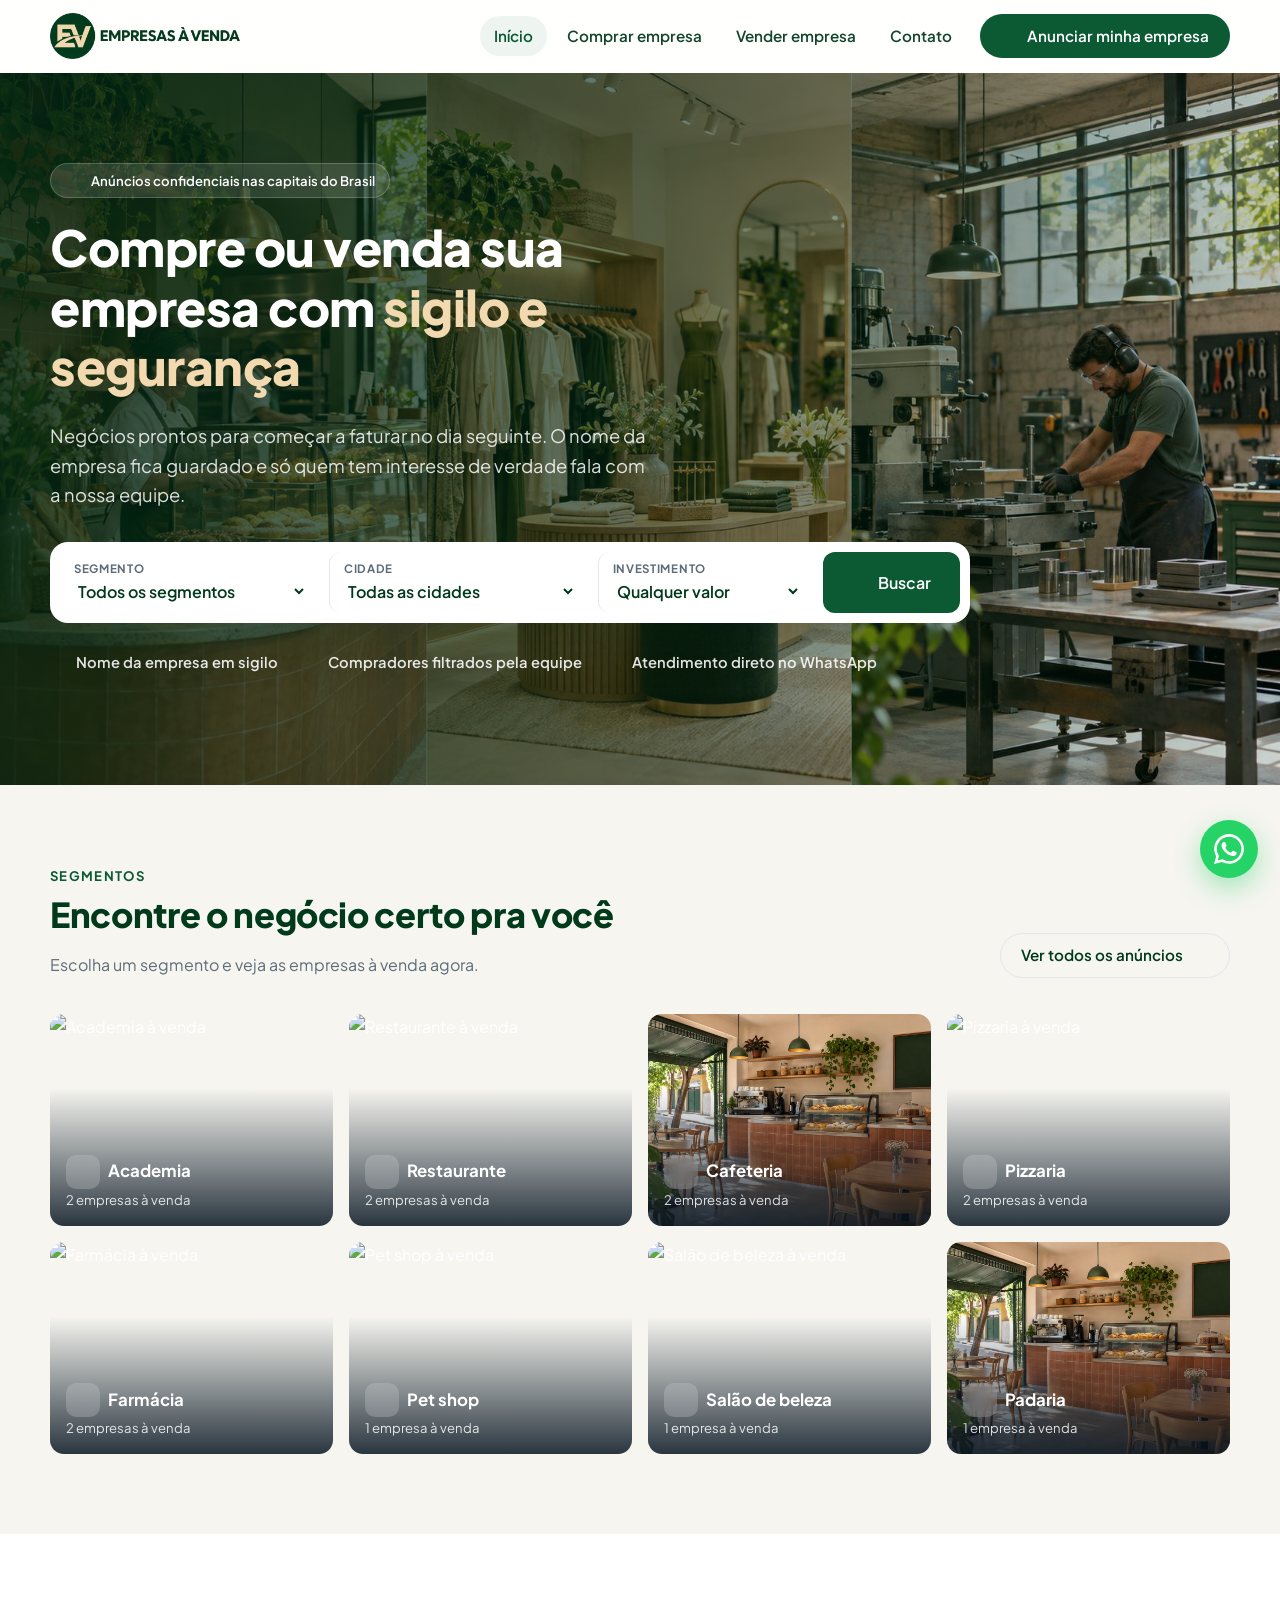
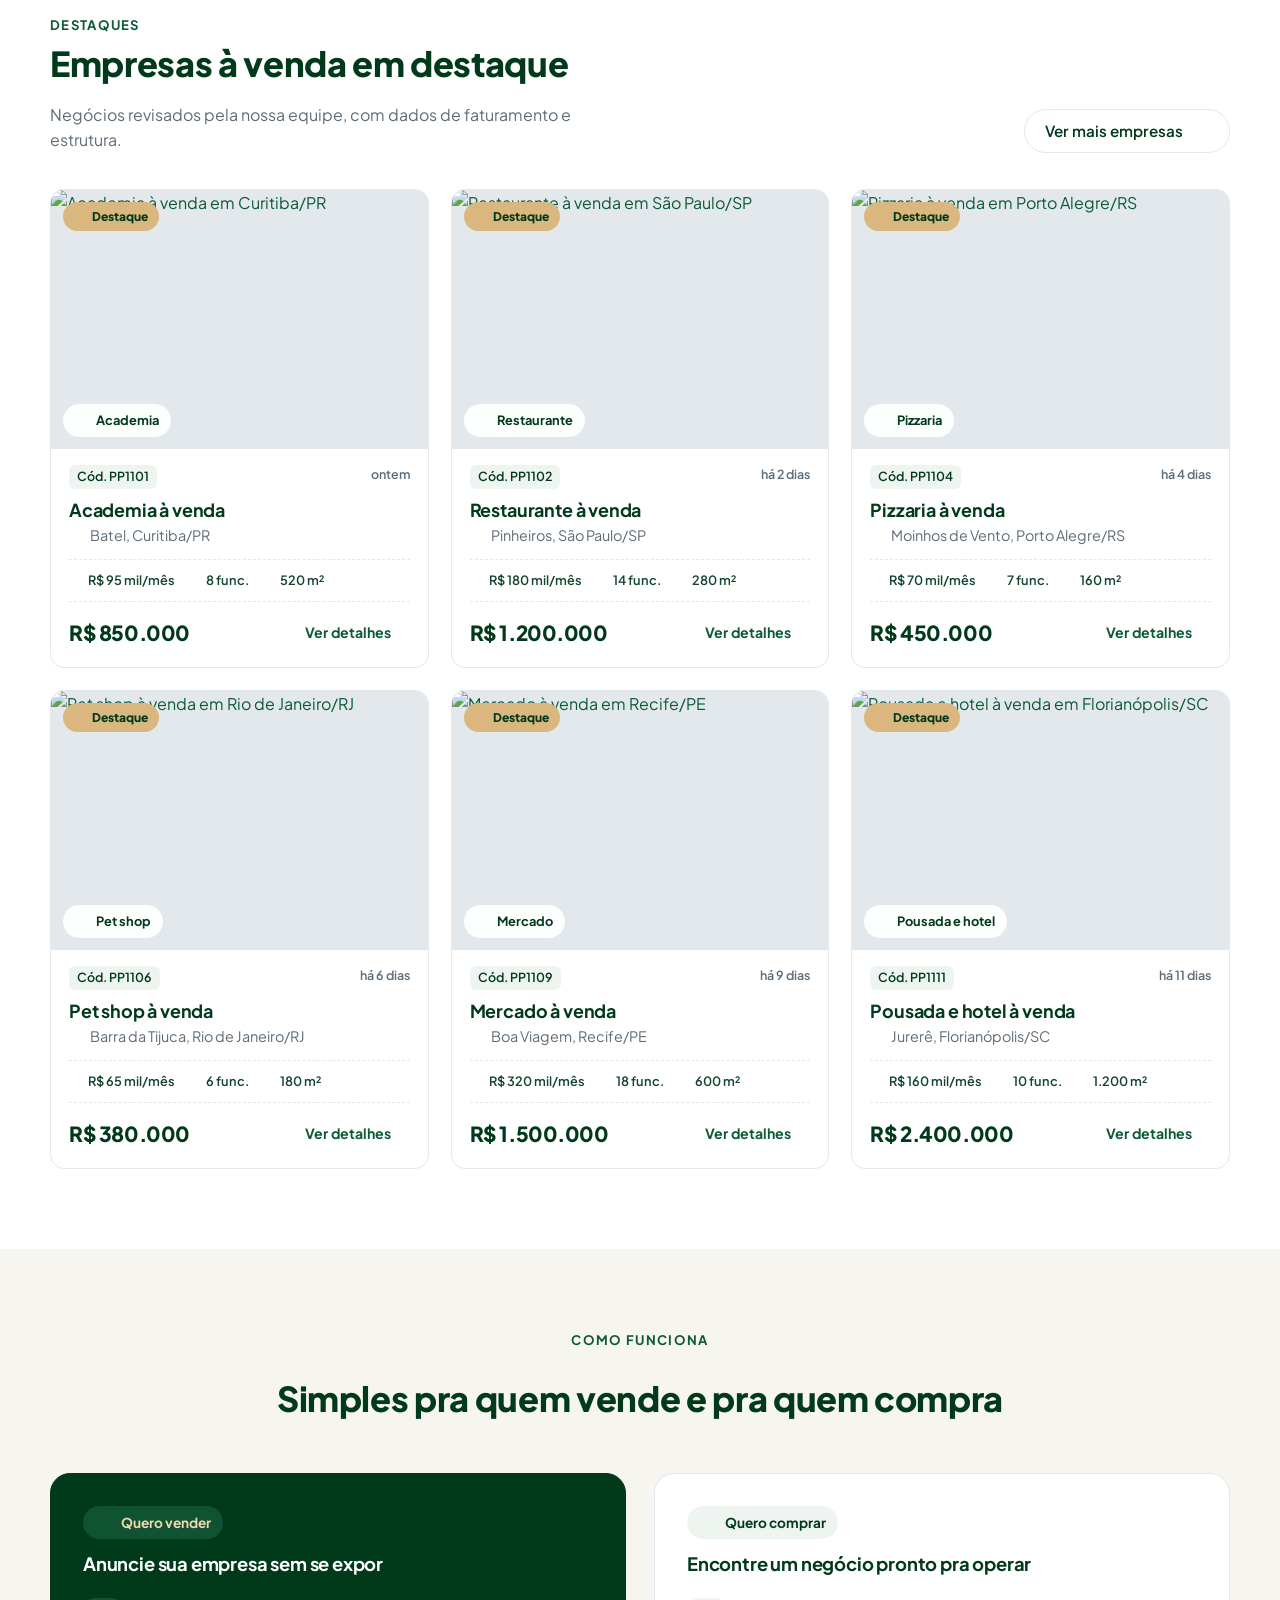
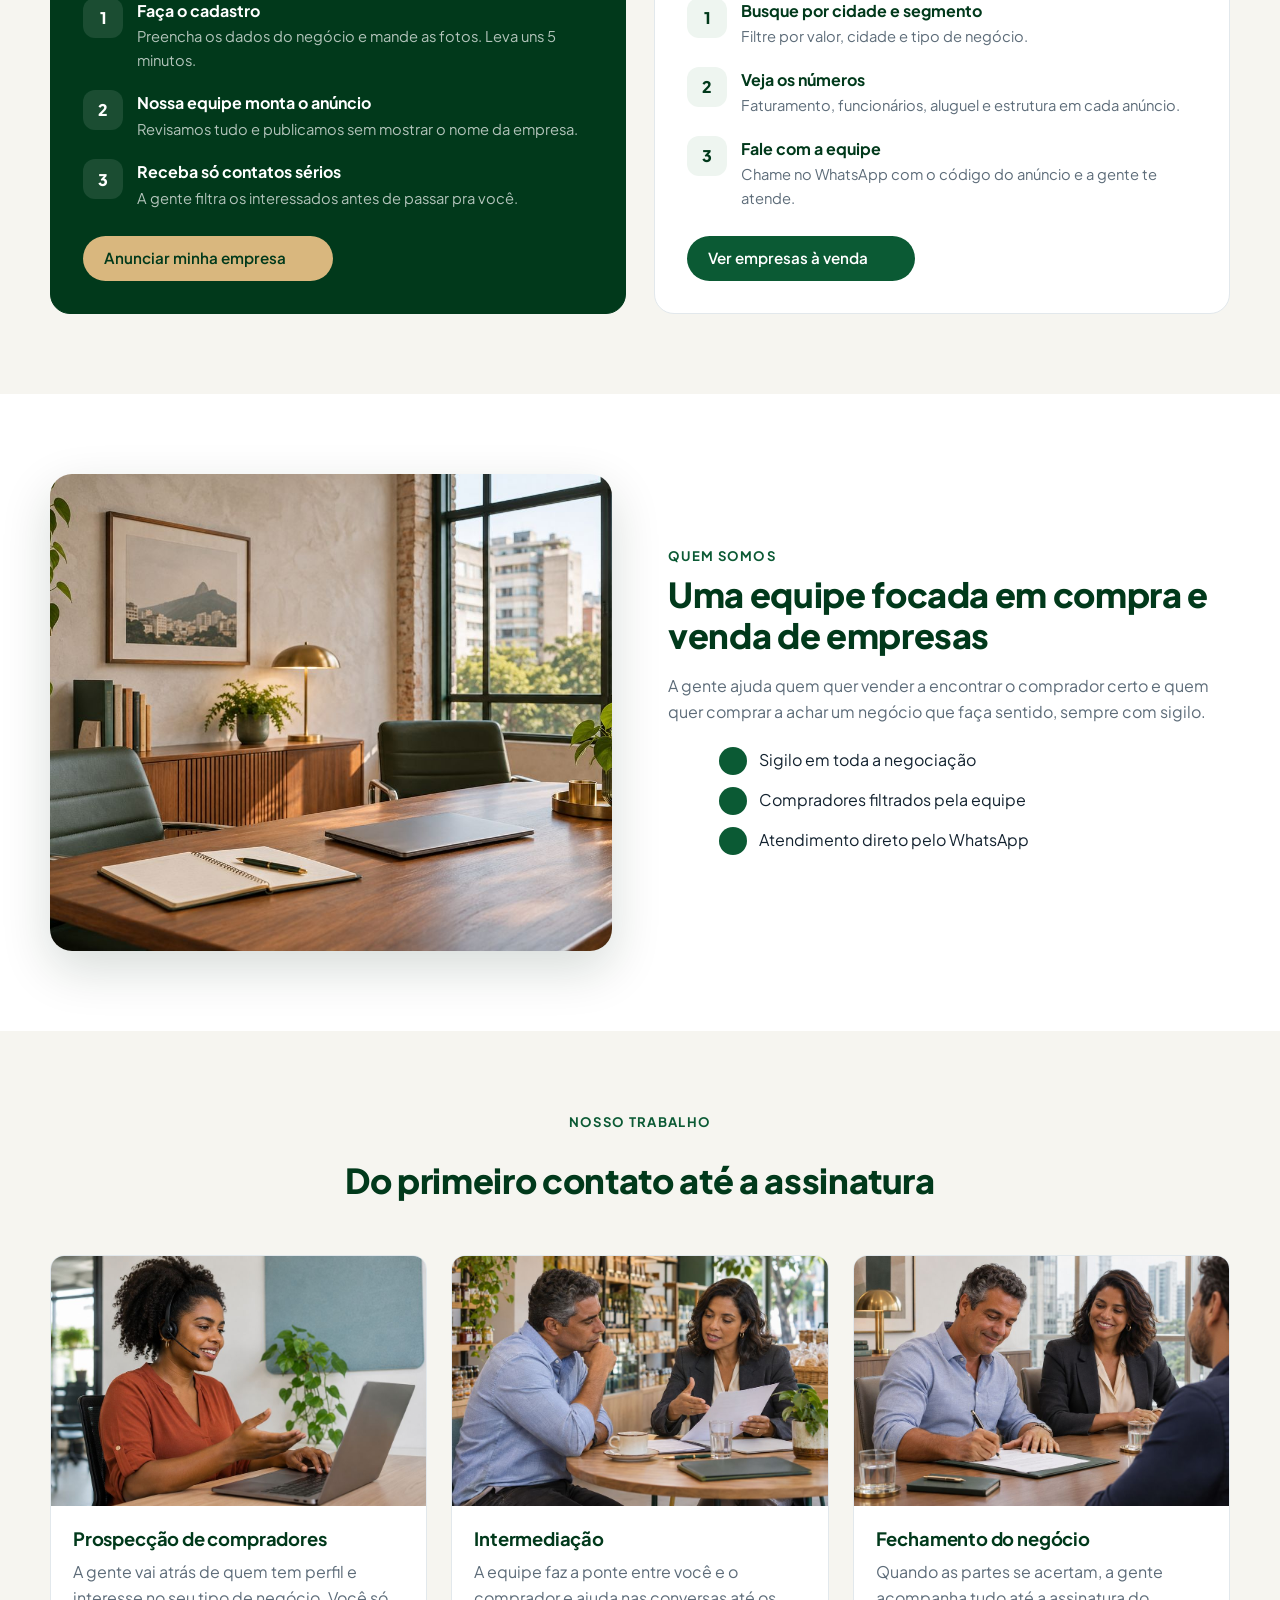
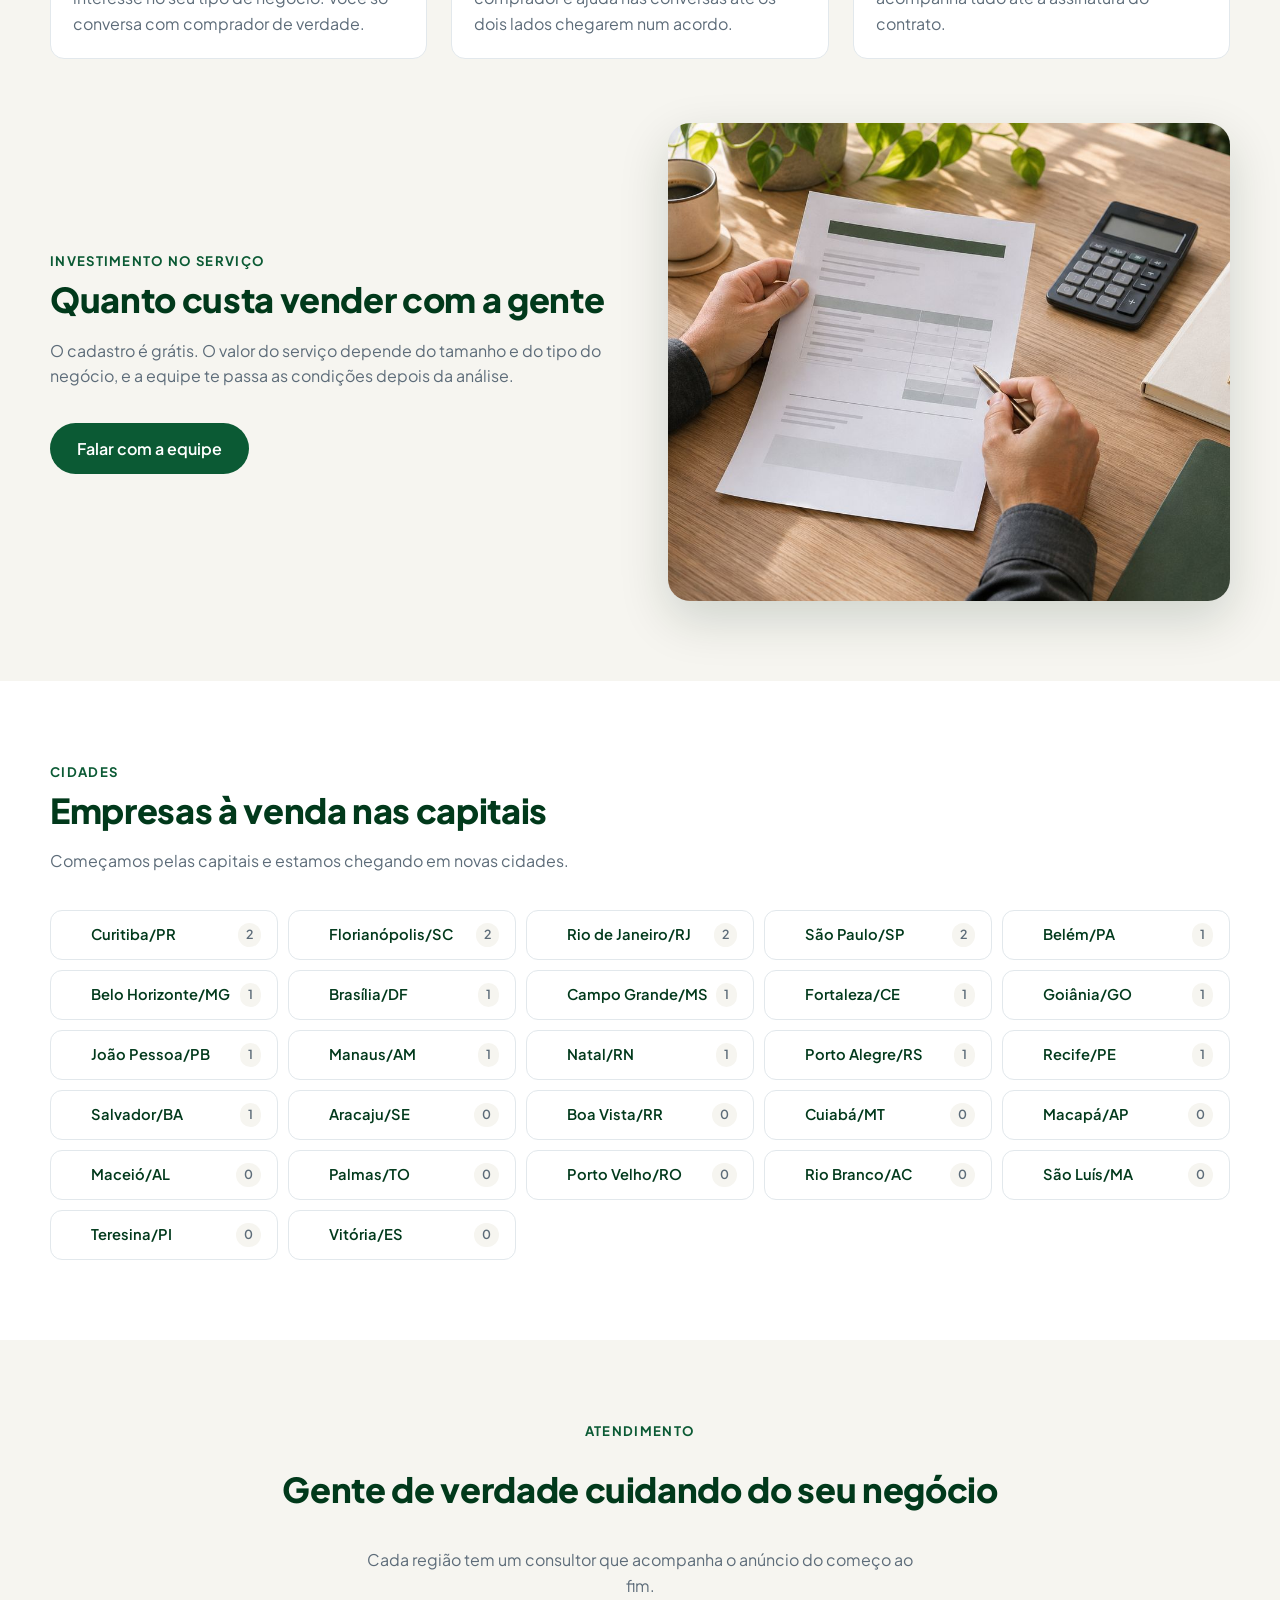
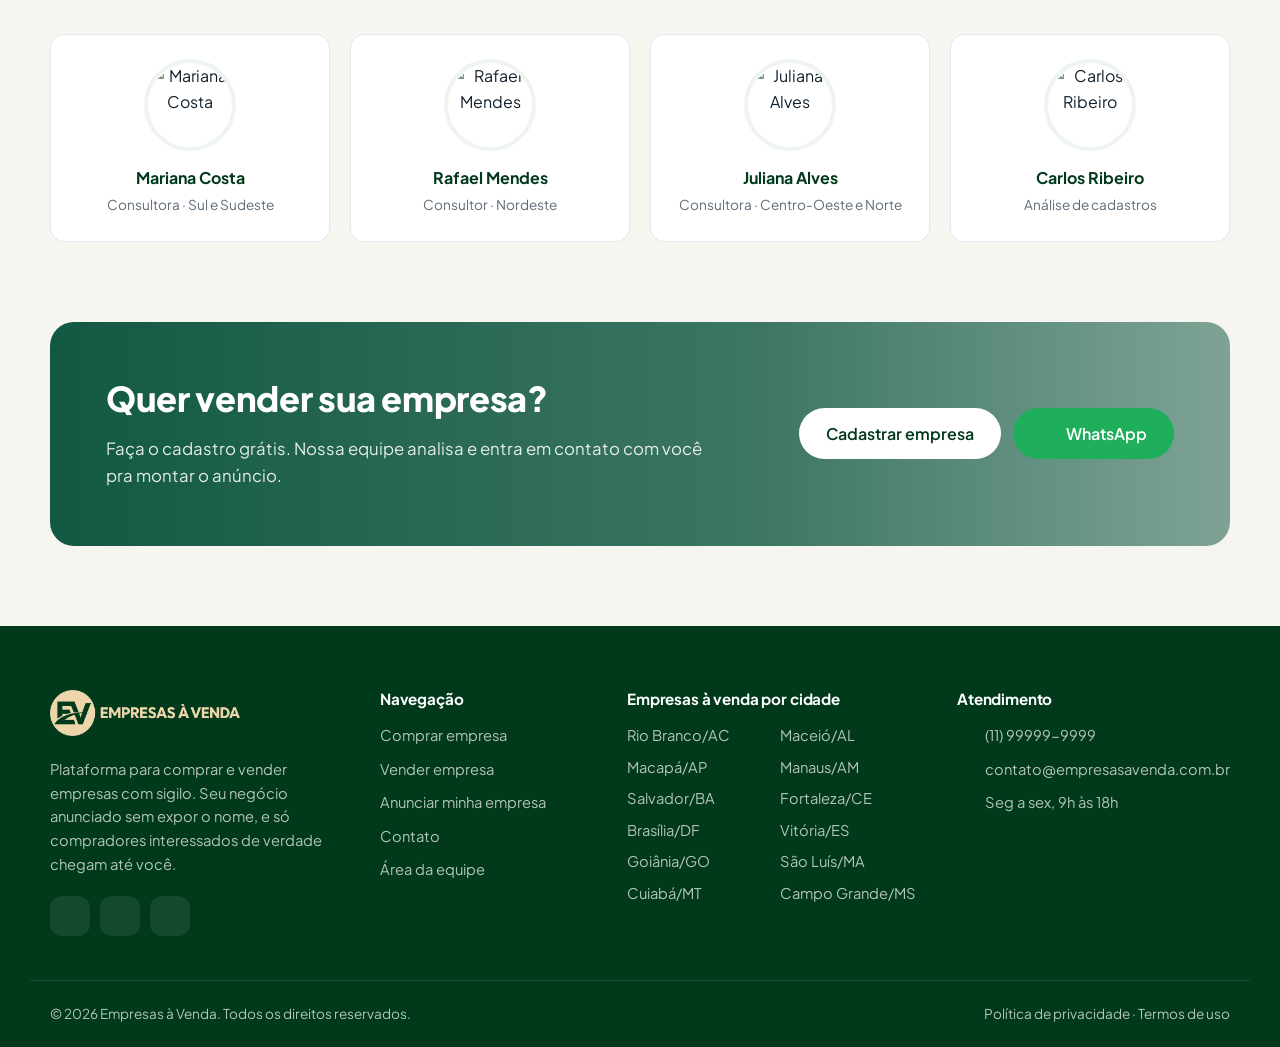
==== commit 7a301f69: "Demo: apply client brand, photos and new sections, fix mobile layout" ====
--- a/index.html
+++ b/index.html
@@ -3,10 +3,10 @@
 <head>
   <meta charset="utf-8">
   <meta name="viewport" content="width=device-width, initial-scale=1">
-  <title>PassaPonto · Compra e venda de empresas com sigilo</title>
+  <title>Empresas à Venda · Compra e venda de empresas com sigilo</title>
   <meta name="description" content="Compre ou venda sua empresa com sigilo. Anúncios de academias, restaurantes, farmácias, mercados e muito mais nas capitais do Brasil.">
   <meta name="robots" content="noindex, nofollow">
-  <link rel="icon" href="/assets/img/favicon.svg" type="image/svg+xml">
+  <link rel="icon" href="/assets/img/favicon.png" type="image/png">
   <link rel="preconnect" href="https://fonts.googleapis.com">
   <link rel="preconnect" href="https://fonts.gstatic.com" crossorigin>
   <link href="https://fonts.googleapis.com/css2?family=Plus+Jakarta+Sans:wght@400;500;600;700;800&display=swap" rel="stylesheet">
@@ -113,6 +113,54 @@
             </ol>
             <a class="btn btn-primary" href="/comprar-empresa.html">Ver empresas à venda <i data-lucide="arrow-right"></i></a>
           </div>
+        </div>
+      </div>
+    </section>
+
+    <section class="section section-alt" id="quem-somos">
+      <div class="container split">
+        <img class="rounded" src="/assets/img/site/quem-somos.jpg" alt="Sala de reunião do escritório" loading="lazy">
+        <div>
+          <span class="kicker">Quem somos</span>
+          <h2>Uma equipe focada em compra e venda de empresas</h2>
+          <p class="muted">A gente ajuda quem quer vender a encontrar o comprador certo e quem quer comprar a achar um negócio que faça sentido, sempre com sigilo.</p>
+          <ul class="next-steps" style="margin-top:22px">
+            <li><span class="n"><i data-lucide="check" style="width:15px;height:15px"></i></span><span>Sigilo em toda a negociação</span></li>
+            <li><span class="n"><i data-lucide="check" style="width:15px;height:15px"></i></span><span>Compradores filtrados pela equipe</span></li>
+            <li><span class="n"><i data-lucide="check" style="width:15px;height:15px"></i></span><span>Atendimento direto pelo WhatsApp</span></li>
+          </ul>
+        </div>
+      </div>
+    </section>
+
+    <section class="section" id="servicos">
+      <div class="container">
+        <div class="section-head center">
+          <span class="kicker">Nosso trabalho</span>
+          <h2>Do primeiro contato até a assinatura</h2>
+        </div>
+        <div class="svc-grid">
+          <article class="svc-card">
+            <img src="/assets/img/site/prospeccao.jpg" alt="Consultora atendendo um comprador pelo computador" width="1000" height="667" loading="lazy">
+            <div class="svc-body"><h3>Prospecção de compradores</h3><p class="muted">A gente vai atrás de quem tem perfil e interesse no seu tipo de negócio. Você só conversa com comprador de verdade.</p></div>
+          </article>
+          <article class="svc-card">
+            <img src="/assets/img/site/intermediacao.jpg" alt="Consultora conversando com o dono de uma empresa" width="1000" height="667" loading="lazy">
+            <div class="svc-body"><h3>Intermediação</h3><p class="muted">A equipe faz a ponte entre você e o comprador e ajuda nas conversas até os dois lados chegarem num acordo.</p></div>
+          </article>
+          <article class="svc-card">
+            <img src="/assets/img/site/fechamento.jpg" alt="Empresário assinando o contrato de venda" width="1000" height="667" loading="lazy">
+            <div class="svc-body"><h3>Fechamento do negócio</h3><p class="muted">Quando as partes se acertam, a gente acompanha tudo até a assinatura do contrato.</p></div>
+          </article>
+        </div>
+        <div class="split svc-invest" id="investimento">
+          <div>
+            <span class="kicker">Investimento no serviço</span>
+            <h2>Quanto custa vender com a gente</h2>
+            <p class="muted">O cadastro é grátis. O valor do serviço depende do tamanho e do tipo do negócio, e a equipe te passa as condições depois da análise.</p>
+            <a class="btn btn-primary btn-lg" href="/contato.html" style="margin-top:18px">Falar com a equipe</a>
+          </div>
+          <img class="rounded" src="/assets/img/site/investimento.jpg" alt="Proposta de serviço sendo conferida com calculadora ao lado" loading="lazy">
         </div>
       </div>
     </section>
--- a/assets/css/style.css
+++ b/assets/css/style.css
@@ -1,19 +1,19 @@
 /* ==========================================================================
-   PassaPonto · base styles (public site + área interna)
+   Empresas à Venda · base styles (public site + área interna)
    Colors and fonts live in :root so the client's brand can be swapped fast.
    ========================================================================== */
 
 :root {
-  --brand: #0d7a5a;
-  --brand-600: #0a674b;
-  --brand-700: #08523c;
-  --brand-50: #e9f6f0;
-  --brand-100: #cdeadc;
-  --ink: #0b1d2c;
-  --ink-2: #12314a;
-  --accent: #f4a93a;
-  --accent-50: #fff4e2;
-  --bg: #f4f6f5;
+  --brand: #0b5a34;
+  --brand-600: #084a2a;
+  --brand-700: #01391b;
+  --brand-50: #eef5f0;
+  --brand-100: #d5e6db;
+  --ink: #01391b;
+  --ink-2: #14452c;
+  --accent: #d9b77e;
+  --accent-50: #faf3e4;
+  --bg: #f6f5f0;
   --surface: #ffffff;
   --text: #13222f;
   --muted: #5d6c79;
@@ -26,9 +26,9 @@
   --warn-50: #fdf5e6;
   --radius: 14px;
   --radius-sm: 10px;
-  --shadow-sm: 0 1px 2px rgba(11, 29, 44, .06), 0 1px 3px rgba(11, 29, 44, .06);
-  --shadow: 0 6px 24px rgba(11, 29, 44, .08);
-  --shadow-lg: 0 18px 50px rgba(11, 29, 44, .16);
+  --shadow-sm: 0 1px 2px rgba(1, 40, 20, .06), 0 1px 3px rgba(1, 40, 20, .06);
+  --shadow: 0 6px 24px rgba(1, 40, 20, .08);
+  --shadow-lg: 0 18px 50px rgba(1, 40, 20, .16);
   --font: 'Plus Jakarta Sans', system-ui, -apple-system, 'Segoe UI', Roboto, sans-serif;
   --header-h: 72px;
 }
@@ -62,11 +62,11 @@
 .btn-primary { background: var(--brand); color: #fff; }
 .btn-primary:hover { background: var(--brand-600); color: #fff; transform: translateY(-1px); box-shadow: 0 8px 20px rgba(13, 122, 90, .28); }
 .btn-accent { background: var(--accent); color: var(--ink); }
-.btn-accent:hover { background: #eb9a22; color: var(--ink); transform: translateY(-1px); }
+.btn-accent:hover { background: #ccaa70; color: var(--ink); transform: translateY(-1px); }
 .btn-outline { background: transparent; border-color: var(--line); color: var(--ink); }
 .btn-outline:hover { border-color: var(--brand); color: var(--brand); }
 .btn-ghost { background: transparent; color: var(--muted); padding: 10px 14px; }
-.btn-ghost:hover { color: var(--ink); background: rgba(11, 29, 44, .05); }
+.btn-ghost:hover { color: var(--ink); background: rgba(1, 40, 20, .05); }
 .btn-white { background: #fff; color: var(--ink); }
 .btn-white:hover { background: var(--brand-50); color: var(--brand-700); }
 .btn-wa { background: #1fae5b; color: #fff; }
@@ -107,13 +107,8 @@
 .site-header { position: sticky; top: 0; z-index: 50; background: rgba(255, 255, 255, .92); backdrop-filter: saturate(160%) blur(10px); border-bottom: 1px solid transparent; transition: border-color .2s, box-shadow .2s; }
 .site-header.scrolled { border-color: var(--line); box-shadow: var(--shadow-sm); }
 .header-inner { display: flex; align-items: center; justify-content: space-between; height: var(--header-h); gap: 20px; }
-.logo { display: inline-flex; align-items: center; gap: 10px; color: var(--ink); font-weight: 800; font-size: 1.3rem; letter-spacing: -.02em; }
-.logo:hover { color: var(--ink); }
-.logo-mark { width: 38px; height: 38px; border-radius: 11px; background: linear-gradient(135deg, var(--brand), #14a37a); color: #fff; display: grid; place-items: center; box-shadow: 0 6px 14px rgba(13, 122, 90, .3); }
-.logo-mark [data-lucide], .logo-mark svg { width: 21px; height: 21px; }
-.logo-text b { color: var(--brand); font-weight: 800; }
-.logo-light, .logo-light:hover { color: #fff; }
-.logo-light .logo-text b { color: #5fe0b3; }
+.logo { display: inline-flex; align-items: center; flex-shrink: 0; }
+.logo img { height: 46px; width: auto; }
 .main-nav { display: flex; align-items: center; gap: 6px; }
 .main-nav > a:not(.btn) { padding: 8px 14px; border-radius: 999px; color: var(--ink-2); font-weight: 600; font-size: .95rem; }
 .main-nav > a:not(.btn):hover { background: var(--brand-50); color: var(--brand-700); }
@@ -125,10 +120,10 @@
 /* ---------- hero ---------- */
 .hero { position: relative; color: #fff; overflow: hidden; background: var(--ink); }
 .hero-bg { position: absolute; inset: 0; background-size: cover; background-position: center; }
-.hero-bg::after { content: ''; position: absolute; inset: 0; background: linear-gradient(100deg, rgba(8, 24, 38, .94) 0%, rgba(8, 24, 38, .82) 45%, rgba(8, 24, 38, .35) 100%); }
+.hero-bg::after { content: ''; position: absolute; inset: 0; background: linear-gradient(100deg, rgba(1, 40, 20, .84) 0%, rgba(1, 40, 20, .6) 45%, rgba(1, 40, 20, .15) 100%); }
 .hero-inner { position: relative; padding: 90px 20px 110px; }
 .hero h1 { color: #fff; max-width: 720px; }
-.hero h1 em { font-style: normal; color: #5fe0b3; }
+.hero h1 em { font-style: normal; color: #f2d9af; }
 .hero .lead { font-size: 1.15rem; color: rgba(255, 255, 255, .85); max-width: 600px; margin-bottom: 32px; }
 .eyebrow { display: inline-flex; align-items: center; gap: 8px; padding: 6px 14px; border-radius: 999px; background: rgba(255, 255, 255, .12); border: 1px solid rgba(255, 255, 255, .2); font-size: .82rem; font-weight: 600; margin-bottom: 20px; color: #fff; }
 .eyebrow.dark { background: var(--brand-50); border-color: var(--brand-100); color: var(--brand-700); }
@@ -141,7 +136,7 @@
 .search-box .btn { border-radius: 12px; padding: 0 28px; }
 .hero-trust { display: flex; gap: 24px; flex-wrap: wrap; margin-top: 28px; color: rgba(255, 255, 255, .88); font-weight: 600; font-size: .92rem; }
 .hero-trust span { display: inline-flex; align-items: center; gap: 8px; }
-.hero-trust [data-lucide], .hero-trust svg { color: #5fe0b3; }
+.hero-trust [data-lucide], .hero-trust svg { color: #f2d9af; }
 
 /* ---------- sections ---------- */
 .section { padding: 80px 0; }
@@ -199,7 +194,7 @@
 .how-card.dark { background: var(--ink); color: rgba(255, 255, 255, .85); border-color: var(--ink); }
 .how-card.dark h3 { color: #fff; }
 .how-card .how-tag { display: inline-flex; align-items: center; gap: 8px; font-weight: 700; font-size: .85rem; padding: 6px 12px; border-radius: 999px; background: var(--brand-50); color: var(--brand-700); margin-bottom: 14px; }
-.how-card.dark .how-tag { background: rgba(95, 224, 179, .15); color: #5fe0b3; }
+.how-card.dark .how-tag { background: rgba(95, 224, 179, .15); color: #f2d9af; }
 .how-steps { list-style: none; margin: 22px 0 26px; padding: 0; display: grid; gap: 18px; }
 .how-steps li { display: grid; grid-template-columns: 40px 1fr; gap: 14px; }
 .how-steps .n { width: 40px; height: 40px; border-radius: 12px; display: grid; place-items: center; font-weight: 800; background: var(--brand-50); color: var(--brand-700); }
@@ -343,6 +338,17 @@
 .lightbox .lb-next { right: 20px; top: 50%; transform: translateY(-50%); }
 .lightbox .lb-count { position: absolute; bottom: 24px; color: rgba(255, 255, 255, .8); font-weight: 600; }
 
+.form-layout-contato { grid-template-columns: 1fr 380px; }
+
+/* ---------- quem somos, serviços ---------- */
+.svc-grid { display: grid; grid-template-columns: repeat(3, 1fr); gap: 24px; }
+.svc-card { background: var(--surface); border: 1px solid var(--line); border-radius: var(--radius); overflow: hidden; }
+.svc-card img { width: 100%; height: auto; aspect-ratio: 3/2; object-fit: cover; }
+.svc-body { padding: 22px; }
+.svc-body h3 { font-size: 1.15rem; }
+.svc-body p { margin: 0; }
+.svc-invest { margin-top: 64px; }
+
 /* ---------- vender ---------- */
 .split { display: grid; grid-template-columns: 1fr 1fr; gap: 56px; align-items: center; }
 .split img.rounded { border-radius: 22px; box-shadow: var(--shadow-lg); width: 100%; aspect-ratio: 4/3.4; object-fit: cover; }
@@ -402,7 +408,7 @@
 .aside-card h3 { color: #fff; }
 .aside-card ul { list-style: none; padding: 0; margin: 18px 0; display: grid; gap: 14px; font-size: .92rem; }
 .aside-card li { display: flex; gap: 12px; }
-.aside-card li svg { color: #5fe0b3; flex-shrink: 0; margin-top: 3px; }
+.aside-card li svg { color: #f2d9af; flex-shrink: 0; margin-top: 3px; }
 .aside-card .consultant { background: rgba(255, 255, 255, .07); }
 .aside-card .consultant strong { color: #fff; }
 .aside-card .consultant span { color: rgba(255, 255, 255, .65); }
@@ -419,7 +425,9 @@
 .next-steps .n { width: 28px; height: 28px; border-radius: 50%; background: var(--brand); color: #fff; display: grid; place-items: center; font-weight: 700; font-size: .85rem; flex-shrink: 0; }
 
 /* ---------- contato ---------- */
-.contact-cards { display: grid; gap: 14px; }
+.contact-cards { display: grid; grid-template-columns: minmax(0, 1fr); gap: 14px; min-width: 0; }
+.contact-card > div { min-width: 0; }
+.contact-card strong { overflow-wrap: anywhere; }
 .contact-card { display: flex; gap: 16px; align-items: center; padding: 20px; background: var(--surface); border: 1px solid var(--line); border-radius: var(--radius); color: var(--ink); transition: all .15s; }
 a.contact-card:hover { border-color: var(--brand); color: var(--ink); transform: translateY(-2px); box-shadow: var(--shadow); }
 .contact-card .cc-icon { width: 50px; height: 50px; border-radius: 14px; background: var(--brand-50); color: var(--brand); display: grid; place-items: center; flex-shrink: 0; }
@@ -434,10 +442,10 @@
 .site-footer h4 { color: #fff; font-size: .95rem; margin-bottom: 16px; }
 .site-footer ul { list-style: none; padding: 0; margin: 0; display: grid; gap: 10px; font-size: .92rem; }
 .site-footer a { color: rgba(255, 255, 255, .7); }
-.site-footer a:hover { color: #5fe0b3; }
+.site-footer a:hover { color: #f2d9af; }
 .footer-cities ul { grid-template-columns: 1fr 1fr; gap: 8px 16px; }
 .footer-contact li { display: flex; align-items: center; gap: 10px; }
-.footer-contact svg { color: #5fe0b3; width: 16px; height: 16px; }
+.footer-contact svg { color: #f2d9af; width: 16px; height: 16px; }
 .footer-social { display: flex; gap: 10px; }
 .footer-social a { width: 40px; height: 40px; border-radius: 12px; background: rgba(255, 255, 255, .08); display: grid; place-items: center; color: #fff; }
 .footer-social a:hover { background: var(--brand); color: #fff; }
@@ -450,7 +458,7 @@
 #toast-box { position: fixed; top: 20px; right: 20px; z-index: 300; display: grid; gap: 10px; }
 .toast { display: flex; align-items: center; gap: 10px; padding: 14px 18px; border-radius: 12px; background: var(--ink); color: #fff; box-shadow: var(--shadow-lg); font-weight: 600; font-size: .92rem; transform: translateX(120%); transition: transform .3s ease; max-width: 360px; }
 .toast.show { transform: none; }
-.toast.ok svg { color: #5fe0b3; }
+.toast.ok svg { color: #f2d9af; }
 .toast.error { background: var(--danger); }
 
 /* ---------- responsive ---------- */
@@ -464,8 +472,8 @@
   .data-grid { grid-template-columns: repeat(2, 1fr); }
 }
 @media (max-width: 900px) {
-  .main-nav { position: fixed; top: var(--header-h); left: 0; right: 0; bottom: 0; background: #fff; flex-direction: column; align-items: stretch; padding: 20px; gap: 4px; transform: translateX(100%); transition: transform .25s ease; overflow-y: auto; }
-  body.nav-open .main-nav { transform: none; }
+  .main-nav { position: fixed; top: var(--header-h); left: 0; right: 0; height: calc(100vh - var(--header-h)); height: calc(100dvh - var(--header-h)); background: #fff; flex-direction: column; align-items: stretch; padding: 20px; gap: 4px; opacity: 0; transform: translateY(-8px); visibility: hidden; transition: opacity .2s ease, transform .2s ease, visibility .2s; overflow-y: auto; }
+  body.nav-open .main-nav { opacity: 1; transform: none; visibility: visible; }
   body.nav-open { overflow: hidden; }
   .main-nav > a:not(.btn) { padding: 14px 16px; font-size: 1.05rem; border-radius: 12px; }
   .nav-cta { margin: 12px 0 0; padding: 15px; }
@@ -473,12 +481,13 @@
   .search-box { grid-template-columns: 1fr; }
   .search-box .sb-field + .sb-field { border-left: 0; border-top: 1px solid var(--line); }
   .search-box .btn { padding: 15px; }
-  .how-grid, .split, .photo-options { grid-template-columns: 1fr; }
+  .form-layout-contato { grid-template-columns: 1fr; }
+  .how-grid, .split, .photo-options, .svc-grid { grid-template-columns: 1fr; }
   .cta-band { grid-template-columns: 1fr; padding: 36px 26px; }
   .cta-band .actions { justify-content: flex-start; }
   .list-layout { grid-template-columns: 1fr; }
-  .filters { position: fixed; inset: 0 0 0 auto; width: min(360px, 90vw); z-index: 120; border-radius: 0; overflow-y: auto; transform: translateX(100%); transition: transform .25s ease; top: 0; }
-  body.filters-show .filters { transform: none; box-shadow: var(--shadow-lg); }
+  .filters { position: fixed; inset: 0 0 0 auto; width: min(360px, 90vw); z-index: 120; border-radius: 0; overflow-y: auto; opacity: 0; transform: translateY(8px); visibility: hidden; transition: opacity .2s ease, transform .2s ease, visibility .2s; top: 0; }
+  body.filters-show .filters { opacity: 1; transform: none; visibility: visible; box-shadow: var(--shadow-lg); }
   body.filters-show::after { content: ''; position: fixed; inset: 0; background: rgba(8, 24, 38, .45); z-index: 110; }
   .filters-open { display: inline-flex; }
   .filters-close { display: inline-flex; }
@@ -512,3 +521,6 @@
   .side-card .price { font-size: 1.8rem; }
   .form-actions .btn { flex: 1; }
 }
+
+/* honeypot (anti-spam field, hidden from people) */
+.hp { position: absolute !important; left: -9999px !important; width: 1px; height: 1px; opacity: 0; pointer-events: none; }
